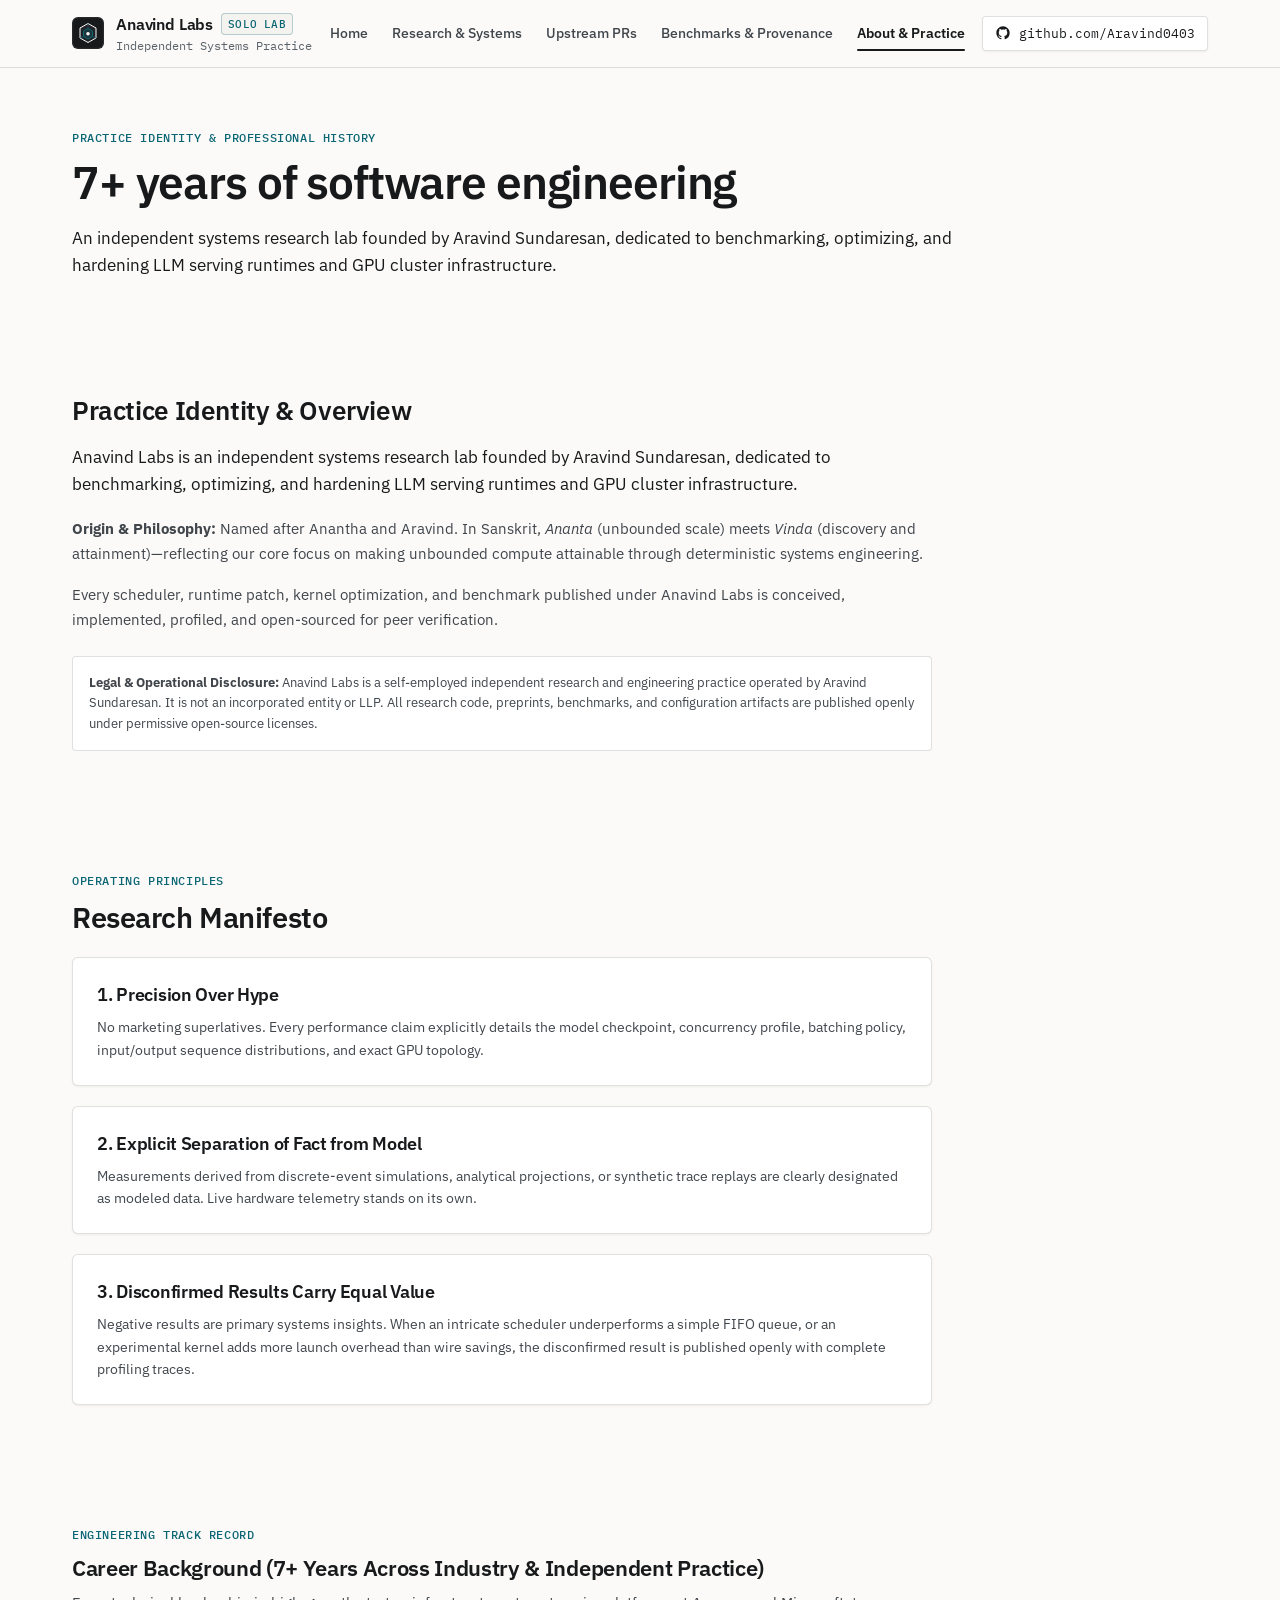
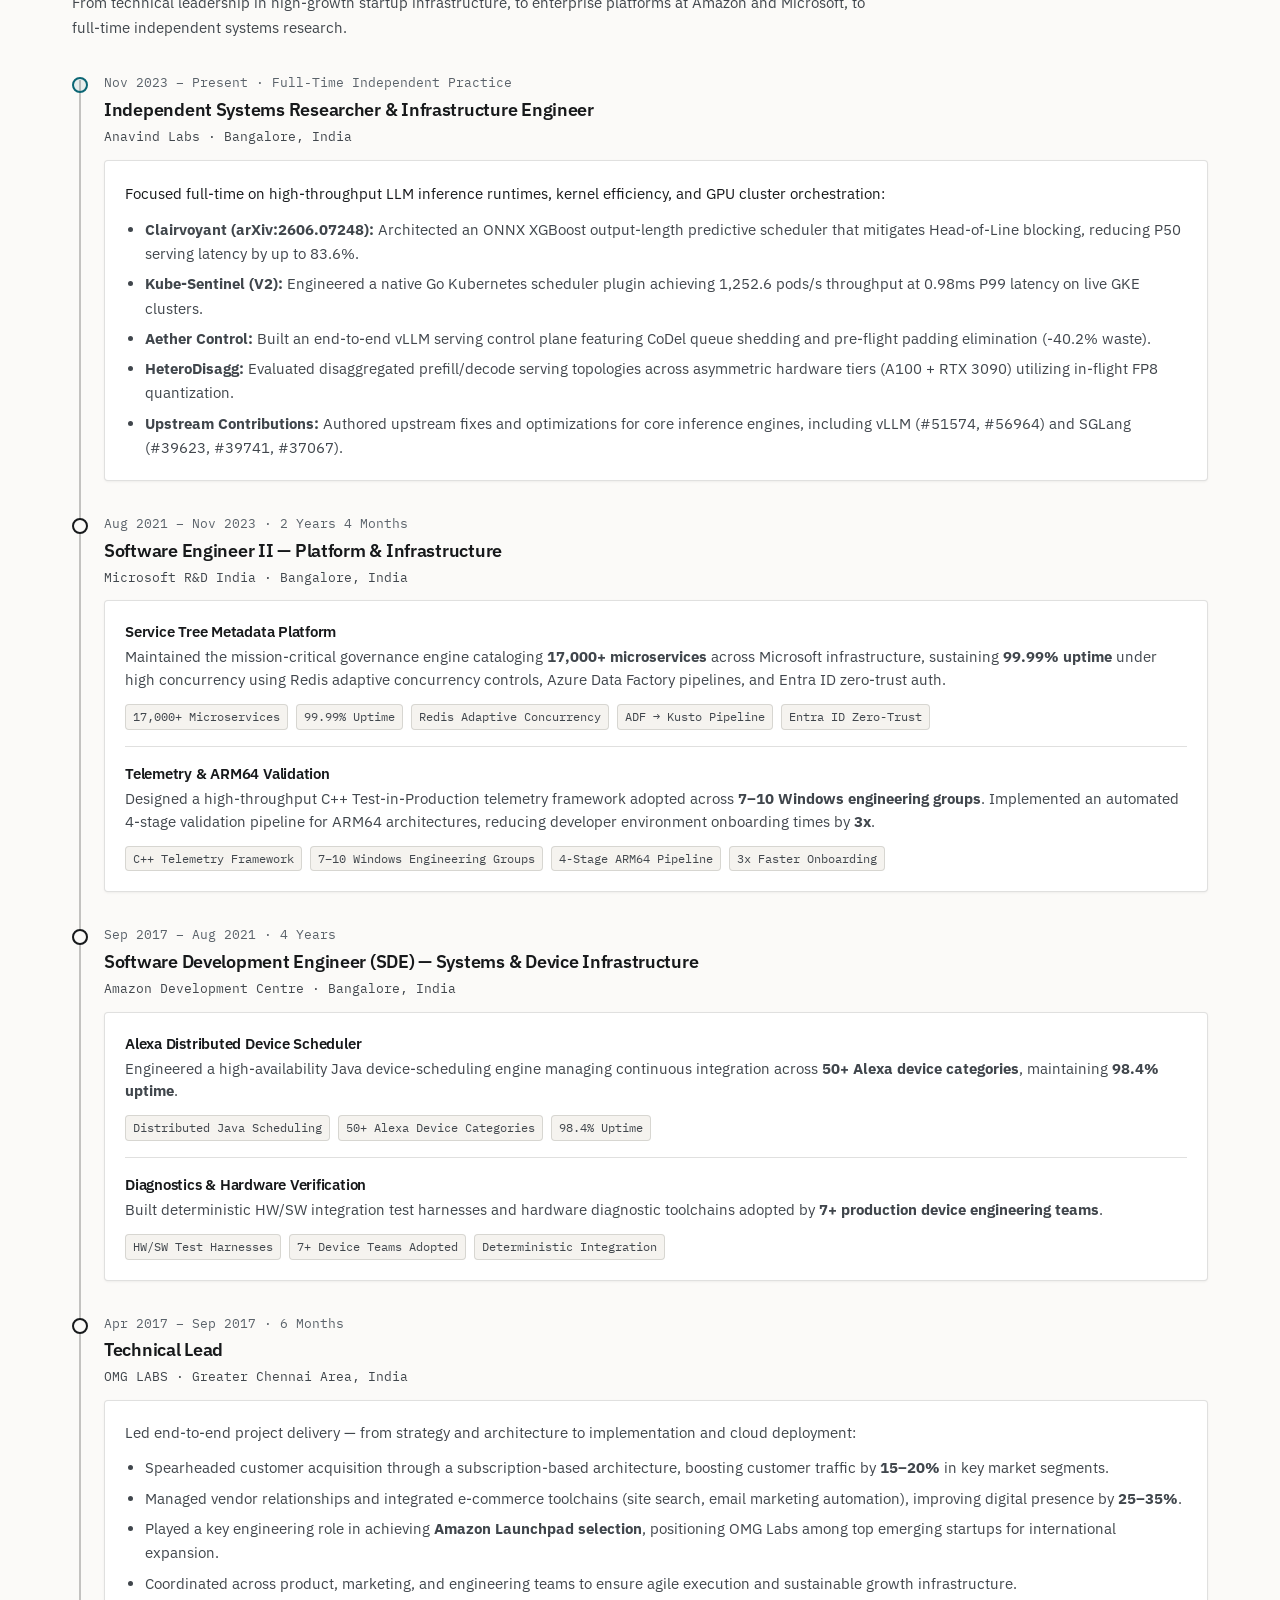
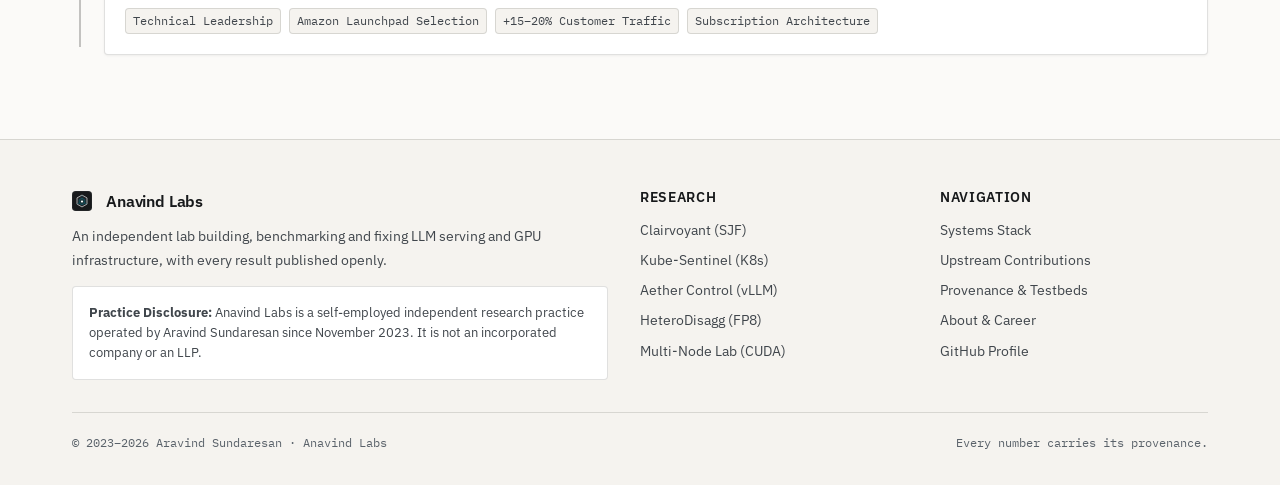
==== about.html @ d106ecfc "feat: initial commit for Anavind Labs research portal" ====
<!DOCTYPE html>
<html lang="en">
<head>
  <meta charset="UTF-8">
  <meta name="viewport" content="width=device-width, initial-scale=1.0">
  <title>About & Career Background — Anavind Labs</title>
  <meta name="description" content="About Anavind Labs, its independent research model, and Aravind Sundaresan's software engineering background across Microsoft, Amazon, OMG Labs, and independent systems research.">
  <link rel="icon" type="image/svg+xml" href="assets/favicon.svg">
  <link rel="stylesheet" href="css/style.css">
</head>
<body>

  <!-- Site Header -->
  <header class="site-header">
    <div class="container header-inner">
      <a href="index.html" class="brand">
        <img src="assets/favicon.svg" alt="Anavind Labs Logo" class="brand-icon">
        <div class="brand-text">
          <span class="brand-title">
            Anavind Labs
            <span class="brand-badge">Solo Lab</span>
          </span>
          <span class="brand-subtitle">Independent Systems Practice</span>
        </div>
      </a>

      <button class="mobile-toggle" aria-label="Toggle Navigation Menu">
        <svg width="24" height="24" viewBox="0 0 24 24" fill="none" stroke="currentColor" stroke-width="2">
          <line x1="3" y1="12" x2="21" y2="12"></line>
          <line x1="3" y1="6" x2="21" y2="6"></line>
          <line x1="3" y1="18" x2="21" y2="18"></line>
        </svg>
      </button>

      <nav class="main-nav">
        <a href="index.html" class="nav-link">Home</a>
        <a href="research.html" class="nav-link">Research & Systems</a>
        <a href="upstream.html" class="nav-link">Upstream PRs</a>
        <a href="benchmarks.html" class="nav-link">Benchmarks & Provenance</a>
        <a href="about.html" class="nav-link active">About & Practice</a>
      </nav>

      <div class="nav-actions">
        <a href="https://github.com/Aravind0403" target="_blank" rel="noopener noreferrer" class="btn-github">
          <svg width="16" height="16" viewBox="0 0 24 24" fill="currentColor"><path fill-rule="evenodd" clip-rule="evenodd" d="M12 2C6.484 2 2 6.484 2 12.017c0 4.425 2.865 8.18 6.839 9.504.5.092.682-.217.682-.483 0-.237-.008-.868-.013-1.703-2.782.605-3.369-1.343-3.369-1.343-.454-1.158-1.11-1.466-1.11-1.466-.908-.62.069-.608.069-.608 1.003.07 1.53 1.032 1.53 1.032.892 1.53 2.341 1.088 2.91.832.092-.647.35-1.088.636-1.338-2.22-.253-4.555-1.113-4.555-4.951 0-1.093.39-1.988 1.029-2.688-.103-.253-.446-1.272.098-2.65 0 0 .84-.27 2.75 1.026A9.564 9.564 0 0112 6.844c.85.004 1.705.115 2.504.337 1.909-1.296 2.747-1.027 2.747-1.027.546 1.379.202 2.398.1 2.651.64.7 1.028 1.595 1.028 2.688 0 3.848-2.339 4.695-4.566 4.943.359.309.678.92.678 1.855 0 1.338-.012 2.419-.012 2.747 0 .268.18.58.688.482A10.019 10.019 0 0022 12.017C22 6.484 17.522 2 12 2z"/></svg>
          github.com/Aravind0403
        </a>
      </div>
    </div>
  </header>

  <!-- Page Header -->
  <main>
    <section style="padding: 60px 0 40px; border-bottom: 1px solid var(--border-subtle);">
      <div class="container">
        <div class="section-eyebrow">Practice Identity & Professional History</div>
        <h1 style="margin-bottom: 16px;">7+ years of software engineering</h1>
        <p class="lead" style="max-width: 880px;">
          An independent systems research lab founded by Aravind Sundaresan, dedicated to benchmarking, optimizing, and hardening LLM serving runtimes and GPU cluster infrastructure.
        </p>
      </div>
    </section>

    <!-- Practice Identity, Origin & Philosophy -->
    <section style="padding: 60px 0; border-bottom: 1px solid var(--border-subtle);">
      <div class="container">
        <div style="max-width: 860px;">
          <h2 style="font-size: 1.6rem; margin-bottom: 16px;">Practice Identity & Overview</h2>

          <p class="lead" style="color: var(--text); margin-bottom: 20px;">
            Anavind Labs is an independent systems research lab founded by Aravind Sundaresan, dedicated to benchmarking, optimizing, and hardening LLM serving runtimes and GPU cluster infrastructure.
          </p>

          <p style="font-size: 15px; line-height: 1.65; margin-bottom: 16px;">
            <strong>Origin & Philosophy:</strong> Named after Anantha and Aravind. In Sanskrit, <em>Ananta</em> (unbounded scale) meets <em>Vinda</em> (discovery and attainment)—reflecting our core focus on making unbounded compute attainable through deterministic systems engineering.
          </p>

          <p style="font-size: 15px; line-height: 1.65; margin-bottom: 24px;">
            Every scheduler, runtime patch, kernel optimization, and benchmark published under Anavind Labs is conceived, implemented, profiled, and open-sourced for peer verification.
          </p>

          <div class="footer-legal-callout" style="margin-top: 24px; background: var(--surface-1);">
            <p>
              <strong>Legal & Operational Disclosure:</strong> Anavind Labs is a self-employed independent research and engineering practice operated by Aravind Sundaresan. It is not an incorporated entity or LLP. All research code, preprints, benchmarks, and configuration artifacts are published openly under permissive open-source licenses.
            </p>
          </div>
        </div>
      </div>
    </section>

    <!-- Operating Principles -->
    <section style="padding: 60px 0; border-bottom: 1px solid var(--border-subtle);">
      <div class="container">
        <div style="max-width: 860px;">
          <div class="section-eyebrow">Operating Principles</div>
          <h2 style="font-size: 1.8rem; margin-bottom: 20px;">Research Manifesto</h2>

          <div style="display:grid; gap:20px; margin-top:16px;">
            <div class="principle-card" style="padding: 24px;">
              <h3 style="font-size:1.15rem; margin-bottom:8px;">1. Precision Over Hype</h3>
              <p style="margin-bottom:0; font-size:14px; line-height:1.6;">
                No marketing superlatives. Every performance claim explicitly details the model checkpoint, concurrency profile, batching policy, input/output sequence distributions, and exact GPU topology.
              </p>
            </div>

            <div class="principle-card" style="padding: 24px;">
              <h3 style="font-size:1.15rem; margin-bottom:8px;">2. Explicit Separation of Fact from Model</h3>
              <p style="margin-bottom:0; font-size:14px; line-height:1.6;">
                Measurements derived from discrete-event simulations, analytical projections, or synthetic trace replays are clearly designated as modeled data. Live hardware telemetry stands on its own.
              </p>
            </div>

            <div class="principle-card" style="padding: 24px;">
              <h3 style="font-size:1.15rem; margin-bottom:8px;">3. Disconfirmed Results Carry Equal Value</h3>
              <p style="margin-bottom:0; font-size:14px; line-height:1.6;">
                Negative results are primary systems insights. When an intricate scheduler underperforms a simple FIFO queue, or an experimental kernel adds more launch overhead than wire savings, the disconfirmed result is published openly with complete profiling traces.
              </p>
            </div>
          </div>
        </div>
      </div>
    </section>

    <!-- Engineering Track Record -->
    <section style="padding: 60px 0;">
      <div class="container">
        <div class="section-header">
          <div class="section-eyebrow">Engineering Track Record</div>
          <h2 class="section-title">Career Background (7+ Years Across Industry & Independent Practice)</h2>
          <p class="section-subtitle">
            From technical leadership in high-growth startup infrastructure, to enterprise platforms at Amazon and Microsoft, to full-time independent systems research.
          </p>
        </div>

        <div class="timeline">

          <!-- Stage 1: Independent Practice -->
          <div class="timeline-item">
            <div class="timeline-dot green"></div>
            <div class="timeline-period">Nov 2023 – Present &middot; Full-Time Independent Practice</div>
            <h3 class="timeline-title">Independent Systems Researcher & Infrastructure Engineer</h3>
            <div class="timeline-subtitle">Anavind Labs &middot; Bangalore, India</div>

            <div class="timeline-details-card">
              <p style="margin-bottom: 12px; font-size: 0.95rem; color: var(--text);">
                Focused full-time on high-throughput LLM inference runtimes, kernel efficiency, and GPU cluster orchestration:
              </p>
              <ul style="padding-left: 20px; color: var(--text-secondary); font-size: 0.92rem; line-height: 1.65;">
                <li style="margin-bottom: 6px;">
                  <strong>Clairvoyant (arXiv:2606.07248):</strong> Architected an ONNX XGBoost output-length predictive scheduler that mitigates Head-of-Line blocking, reducing P50 serving latency by up to 83.6%.
                </li>
                <li style="margin-bottom: 6px;">
                  <strong>Kube-Sentinel (V2):</strong> Engineered a native Go Kubernetes scheduler plugin achieving 1,252.6 pods/s throughput at 0.98ms P99 latency on live GKE clusters.
                </li>
                <li style="margin-bottom: 6px;">
                  <strong>Aether Control:</strong> Built an end-to-end vLLM serving control plane featuring CoDel queue shedding and pre-flight padding elimination (-40.2% waste).
                </li>
                <li style="margin-bottom: 6px;">
                  <strong>HeteroDisagg:</strong> Evaluated disaggregated prefill/decode serving topologies across asymmetric hardware tiers (A100 + RTX 3090) utilizing in-flight FP8 quantization.
                </li>
                <li>
                  <strong>Upstream Contributions:</strong> Authored upstream fixes and optimizations for core inference engines, including vLLM (#51574, #56964) and SGLang (#39623, #39741, #37067).
                </li>
              </ul>
            </div>
          </div>

          <!-- Stage 2: Microsoft R&D India -->
          <div class="timeline-item">
            <div class="timeline-dot"></div>
            <div class="timeline-period">Aug 2021 – Nov 2023 &middot; 2 Years 4 Months</div>
            <h3 class="timeline-title">Software Engineer II &mdash; Platform & Infrastructure</h3>
            <div class="timeline-subtitle">Microsoft R&D India &middot; Bangalore, India</div>

            <div class="timeline-details-card">
              <!-- Project 1 -->
              <div class="timeline-project-block">
                <h4 class="timeline-project-title">
                  <span>Service Tree Metadata Platform</span>
                </h4>
                <p style="font-size: 0.92rem; color: var(--text-secondary); line-height: 1.55; margin-bottom: 8px;">
                  Maintained the mission-critical governance engine cataloging <strong>17,000+ microservices</strong> across Microsoft infrastructure, sustaining <strong>99.99% uptime</strong> under high concurrency using Redis adaptive concurrency controls, Azure Data Factory pipelines, and Entra ID zero-trust auth.
                </p>
                <div class="timeline-project-metrics">
                  <span class="metric-pill">17,000+ Microservices</span>
                  <span class="metric-pill">99.99% Uptime</span>
                  <span class="metric-pill">Redis Adaptive Concurrency</span>
                  <span class="metric-pill">ADF &rarr; Kusto Pipeline</span>
                  <span class="metric-pill">Entra ID Zero-Trust</span>
                </div>
              </div>

              <!-- Project 2 -->
              <div class="timeline-project-block">
                <h4 class="timeline-project-title">
                  <span>Telemetry & ARM64 Validation</span>
                </h4>
                <p style="font-size: 0.92rem; color: var(--text-secondary); line-height: 1.55; margin-bottom: 8px;">
                  Designed a high-throughput C++ Test-in-Production telemetry framework adopted across <strong>7–10 Windows engineering groups</strong>. Implemented an automated 4-stage validation pipeline for ARM64 architectures, reducing developer environment onboarding times by <strong>3x</strong>.
                </p>
                <div class="timeline-project-metrics">
                  <span class="metric-pill">C++ Telemetry Framework</span>
                  <span class="metric-pill">7–10 Windows Engineering Groups</span>
                  <span class="metric-pill">4-Stage ARM64 Pipeline</span>
                  <span class="metric-pill">3x Faster Onboarding</span>
                </div>
              </div>
            </div>
          </div>

          <!-- Stage 3: Amazon Development Centre -->
          <div class="timeline-item">
            <div class="timeline-dot"></div>
            <div class="timeline-period">Sep 2017 – Aug 2021 &middot; 4 Years</div>
            <h3 class="timeline-title">Software Development Engineer (SDE) &mdash; Systems & Device Infrastructure</h3>
            <div class="timeline-subtitle">Amazon Development Centre &middot; Bangalore, India</div>

            <div class="timeline-details-card">
              <div class="timeline-project-block">
                <h4 class="timeline-project-title">
                  <span>Alexa Distributed Device Scheduler</span>
                </h4>
                <p style="font-size: 0.92rem; color: var(--text-secondary); line-height: 1.55; margin-bottom: 8px;">
                  Engineered a high-availability Java device-scheduling engine managing continuous integration across <strong>50+ Alexa device categories</strong>, maintaining <strong>98.4% uptime</strong>.
                </p>
                <div class="timeline-project-metrics">
                  <span class="metric-pill">Distributed Java Scheduling</span>
                  <span class="metric-pill">50+ Alexa Device Categories</span>
                  <span class="metric-pill">98.4% Uptime</span>
                </div>
              </div>

              <div class="timeline-project-block">
                <h4 class="timeline-project-title">
                  <span>Diagnostics & Hardware Verification</span>
                </h4>
                <p style="font-size: 0.92rem; color: var(--text-secondary); line-height: 1.55; margin-bottom: 8px;">
                  Built deterministic HW/SW integration test harnesses and hardware diagnostic toolchains adopted by <strong>7+ production device engineering teams</strong>.
                </p>
                <div class="timeline-project-metrics">
                  <span class="metric-pill">HW/SW Test Harnesses</span>
                  <span class="metric-pill">7+ Device Teams Adopted</span>
                  <span class="metric-pill">Deterministic Integration</span>
                </div>
              </div>
            </div>
          </div>

          <!-- Stage 4: OMG LABS -->
          <div class="timeline-item">
            <div class="timeline-dot"></div>
            <div class="timeline-period">Apr 2017 – Sep 2017 &middot; 6 Months</div>
            <h3 class="timeline-title">Technical Lead</h3>
            <div class="timeline-subtitle">OMG LABS &middot; Greater Chennai Area, India</div>

            <div class="timeline-details-card">
              <p style="margin-bottom: 12px; font-size: 0.92rem; color: var(--text-secondary); line-height: 1.6;">
                Led end-to-end project delivery — from strategy and architecture to implementation and cloud deployment:
              </p>
              <ul style="padding-left: 20px; color: var(--text-secondary); font-size: 0.92rem; line-height: 1.65;">
                <li style="margin-bottom: 6px;">
                  Spearheaded customer acquisition through a subscription-based architecture, boosting customer traffic by <strong>15–20%</strong> in key market segments.
                </li>
                <li style="margin-bottom: 6px;">
                  Managed vendor relationships and integrated e-commerce toolchains (site search, email marketing automation), improving digital presence by <strong>25–35%</strong>.
                </li>
                <li style="margin-bottom: 6px;">
                  Played a key engineering role in achieving <strong>Amazon Launchpad selection</strong>, positioning OMG Labs among top emerging startups for international expansion.
                </li>
                <li>
                  Coordinated across product, marketing, and engineering teams to ensure agile execution and sustainable growth infrastructure.
                </li>
              </ul>
              <div class="timeline-project-metrics">
                <span class="metric-pill">Technical Leadership</span>
                <span class="metric-pill">Amazon Launchpad Selection</span>
                <span class="metric-pill">+15–20% Customer Traffic</span>
                <span class="metric-pill">Subscription Architecture</span>
              </div>
            </div>
          </div>

        </div>
      </div>
    </section>
  </main>

  <!-- Site Footer -->
  <footer class="site-footer">
    <div class="container">
      <div class="footer-inner">
        <div>
          <div class="brand-title" style="margin-bottom: 10px;">
            <img src="assets/favicon.svg" alt="" width="20" height="20" style="display:inline-block; vertical-align:middle; margin-right:6px;">
            Anavind Labs
          </div>
          <p style="font-size: 0.9rem; max-width: 480px; margin-bottom: 14px;">
            An independent lab building, benchmarking and fixing LLM serving and GPU infrastructure, with every result published openly.
          </p>
          <div class="footer-legal-callout">
            <p>
              <strong>Practice Disclosure:</strong> Anavind Labs is a self-employed independent research practice operated by Aravind Sundaresan since November 2023. It is not an incorporated company or an LLP.
            </p>
          </div>
        </div>

        <div class="footer-links-col">
          <h4>Research</h4>
          <ul class="footer-links-list">
            <li><a href="research.html#clairvoyant">Clairvoyant (SJF)</a></li>
            <li><a href="research.html#kube-sentinel">Kube-Sentinel (K8s)</a></li>
            <li><a href="research.html#aether-control">Aether Control (vLLM)</a></li>
            <li><a href="research.html#heterodisagg">HeteroDisagg (FP8)</a></li>
            <li><a href="research.html#multi-node-lab">Multi-Node Lab (CUDA)</a></li>
          </ul>
        </div>

        <div class="footer-links-col">
          <h4>Navigation</h4>
          <ul class="footer-links-list">
            <li><a href="index.html">Systems Stack</a></li>
            <li><a href="upstream.html">Upstream Contributions</a></li>
            <li><a href="benchmarks.html">Provenance & Testbeds</a></li>
            <li><a href="about.html">About & Career</a></li>
            <li><a href="https://github.com/Aravind0403" target="_blank" rel="noopener noreferrer">GitHub Profile</a></li>
          </ul>
        </div>
      </div>

      <div class="footer-bottom">
        <span>&copy; 2023–2026 Aravind Sundaresan &middot; Anavind Labs</span>
        <span>Every number carries its provenance.</span>
      </div>
    </div>
  </footer>

  <script src="js/main.js"></script>
</body>
</html>
---- css/style.css ----
/* ==========================================================================
   ANAVIND LABS — Academic Systems Research Design System
   Archival Warm Paper & Engineering Precision (IBM Plex)
   ========================================================================== */

@import url('https://fonts.googleapis.com/css2?family=IBM+Plex+Mono:ital,wght@0,400;0,500;0,600;1,400&family=IBM+Plex+Sans:ital,wght@0,400;0,500;0,600;0,700;1,400&display=swap');

:root {
  /* SURFACE TOKENS */
  --bg: #fbfaf8;
  --surface-1: #ffffff;
  --surface-2: #f5f3ef;
  --border: rgba(20, 18, 15, 0.13);
  --border-strong: rgba(20, 18, 15, 0.24);

  /* INK TOKENS */
  --text: #17191b;
  --text-secondary: #40464c;
  --text-muted: #5a626a;
  --text-faint: #6a737d;

  /* STATUS / PROVENANCE TOKENS */
  --measured: #0b6674;
  --measured-bg: rgba(11, 102, 116, 0.08);
  --measured-border: rgba(11, 102, 116, 0.28);

  --modeled: #8c5e0a;
  --modeled-bg: rgba(140, 94, 10, 0.08);
  --modeled-border: rgba(140, 94, 10, 0.28);

  --negative: #a83a2c;
  --negative-bg: rgba(168, 58, 44, 0.07);
  --negative-border: rgba(168, 58, 44, 0.26);

  --pr-merged: #2c6e45;
  --pr-merged-bg: rgba(44, 110, 69, 0.08);
  --pr-merged-border: rgba(44, 110, 69, 0.28);

  /* TYPOGRAPHY & GRID */
  --font-sans: 'IBM Plex Sans', -apple-system, BlinkMacSystemFont, 'Segoe UI', Roboto, sans-serif;
  --font-mono: 'IBM Plex Mono', Menlo, Consolas, Monaco, monospace;

  --container-width: 1200px;
  --gutter: 32px;
  --header-height: 68px;

  /* RHYTHM / SPACING (4pt base, 8pt rhythm) */
  --space-1: 4px;
  --space-2: 8px;
  --space-3: 12px;
  --space-4: 16px;
  --space-5: 20px;
  --space-6: 24px;
  --space-8: 32px;
  --space-10: 40px;
  --space-12: 48px;
  --space-16: 64px;
  --space-20: 80px;

  --radius-sm: 4px;
  --radius-md: 6px;
  --radius-lg: 8px;

  --shadow-subtle: 0 1px 3px rgba(20, 18, 15, 0.04), 0 1px 2px rgba(20, 18, 15, 0.02);
  --shadow-card: 0 2px 6px rgba(20, 18, 15, 0.05), 0 1px 3px rgba(20, 18, 15, 0.03);
}

/* Base & Reset */
*, *::before, *::after {
  box-sizing: border-box;
  margin: 0;
  padding: 0;
}

html {
  font-size: 16px;
  scroll-behavior: smooth;
  -webkit-font-smoothing: antialiased;
  -moz-osx-font-smoothing: grayscale;
}

body {
  background-color: var(--bg);
  color: var(--text);
  font-family: var(--font-sans);
  font-size: 14.5px;
  line-height: 1.65;
  min-height: 100vh;
  display: flex;
  flex-direction: column;
}

a {
  color: inherit;
  text-decoration: none;
  transition: color 0.15s ease, border-color 0.15s ease;
}

img, svg {
  display: block;
}

/* Container & Grid */
.container {
  width: 100%;
  max-width: var(--container-width);
  margin-left: auto;
  margin-right: auto;
  padding-left: var(--gutter);
  padding-right: var(--gutter);
}

/* Typography Hierarchy (IBM Plex Sans) */
h1, h2, h3, h4, h5, h6 {
  font-family: var(--font-sans);
  color: var(--text);
  font-weight: 600;
  letter-spacing: -0.015em;
  line-height: 1.25;
}

h1 {
  font-size: 46px;
  line-height: 1.16;
  letter-spacing: -0.025em;
  font-weight: 600;
}

h2 {
  font-size: 22px;
  line-height: 1.35;
  letter-spacing: -0.015em;
  font-weight: 600;
  margin-bottom: var(--space-4);
}

h3 {
  font-size: 17px;
  line-height: 1.4;
  font-weight: 600;
  margin-bottom: var(--space-2);
}

h4 {
  font-size: 15px;
  line-height: 1.4;
  font-weight: 600;
}

p {
  color: var(--text-secondary);
  font-size: 14.5px;
  line-height: 1.65;
  margin-bottom: var(--space-4);
}

p.lead {
  font-size: 16.5px;
  line-height: 1.6;
  color: var(--text);
  font-weight: 400;
}

code, pre, .mono {
  font-family: var(--font-mono);
  font-size: 13px;
}

/* Site Header / Navbar */
.site-header {
  position: sticky;
  top: 0;
  z-index: 100;
  background-color: rgba(251, 250, 248, 0.94);
  backdrop-filter: blur(12px);
  -webkit-backdrop-filter: blur(12px);
  border-bottom: 1px solid var(--border);
  height: var(--header-height);
  display: flex;
  align-items: center;
}

.header-inner {
  display: flex;
  align-items: center;
  justify-content: space-between;
}

.brand {
  display: flex;
  align-items: center;
  gap: var(--space-3);
}

.brand-icon {
  width: 32px;
  height: 32px;
}

.brand-text {
  display: flex;
  flex-direction: column;
}

.brand-title {
  font-family: var(--font-sans);
  font-size: 16px;
  font-weight: 600;
  color: var(--text);
  display: flex;
  align-items: center;
  gap: var(--space-2);
  letter-spacing: -0.01em;
}

.brand-badge {
  font-family: var(--font-mono);
  font-size: 11px;
  font-weight: 500;
  padding: 1px 6px;
  background: var(--surface-2);
  color: var(--measured);
  border: 1px solid var(--measured-border);
  border-radius: var(--radius-sm);
  letter-spacing: 0.02em;
  text-transform: uppercase;
}

.brand-subtitle {
  font-family: var(--font-mono);
  font-size: 11.5px;
  color: var(--text-muted);
}

.main-nav {
  display: flex;
  align-items: center;
  gap: var(--space-6);
}

.nav-link {
  font-size: 14px;
  font-weight: 500;
  color: var(--text-secondary);
  position: relative;
  padding: 4px 0;
}

.nav-link:hover {
  color: var(--text);
}

.nav-link.active {
  color: var(--text);
  font-weight: 600;
}

.nav-link.active::after {
  content: '';
  position: absolute;
  bottom: -2px;
  left: 0;
  right: 0;
  height: 2px;
  background-color: var(--text);
  border-radius: 1px;
}

.nav-actions {
  display: flex;
  align-items: center;
  gap: var(--space-3);
}

.btn-github {
  display: inline-flex;
  align-items: center;
  gap: var(--space-2);
  padding: 6px 12px;
  background-color: var(--surface-1);
  border: 1px solid var(--border);
  border-radius: var(--radius-sm);
  font-family: var(--font-mono);
  font-size: 12.5px;
  color: var(--text);
  box-shadow: var(--shadow-subtle);
  transition: all 0.15s ease;
}

.btn-github:hover {
  border-color: var(--border-strong);
  background-color: var(--surface-2);
}

.mobile-toggle {
  display: none;
  background: none;
  border: none;
  color: var(--text);
  cursor: pointer;
  padding: var(--space-2);
}

/* Status & Provenance Badges (Ink Stamp Aesthetic) */
.badge {
  display: inline-flex;
  align-items: center;
  gap: 4px;
  padding: 2px 8px;
  border-radius: var(--radius-sm);
  font-family: var(--font-mono);
  font-size: 11.5px;
  font-weight: 500;
  letter-spacing: 0.02em;
  text-transform: uppercase;
  white-space: nowrap;
}

.badge-measured {
  background: var(--measured-bg);
  color: var(--measured);
  border: 1px solid var(--measured-border);
}

.badge-modeled {
  background: var(--modeled-bg);
  color: var(--modeled);
  border: 1px solid var(--modeled-border);
}

.badge-negative {
  background: var(--negative-bg);
  color: var(--negative);
  border: 1px solid var(--negative-border);
}

.badge-upstream {
  background: rgba(11, 102, 116, 0.06);
  color: var(--measured);
  border: 1px solid var(--measured-border);
}

.badge-study {
  background: var(--surface-2);
  color: var(--text-secondary);
  border: 1px solid var(--border-strong);
}

.badge-neutral {
  background: var(--surface-2);
  color: var(--text-muted);
  border: 1px solid var(--border);
}

/* Hero Section */
.hero {
  padding: var(--space-16) 0 var(--space-12);
  border-bottom: 1px solid var(--border);
}

.hero-tagline-wrap {
  display: flex;
  align-items: center;
  gap: var(--space-3);
  margin-bottom: var(--space-4);
}

.hero-status-pill {
  display: inline-flex;
  align-items: center;
  gap: var(--space-2);
  background: var(--surface-2);
  border: 1px solid var(--border);
  border-radius: var(--radius-sm);
  padding: 4px 10px;
  font-family: var(--font-mono);
  font-size: 12px;
  color: var(--text-secondary);
}

.status-dot {
  width: 6px;
  height: 6px;
  background-color: var(--measured);
  border-radius: 50%;
}

.hero-headline {
  max-width: 980px;
  margin-bottom: var(--space-5);
}

.hero-headline span.accent {
  color: var(--text);
  border-bottom: 2px solid var(--border-strong);
}

.hero-one-liner {
  font-size: 17px;
  line-height: 1.55;
  color: var(--text);
  max-width: 880px;
  margin-bottom: var(--space-6);
  font-weight: 500;
  border-left: 3px solid var(--measured);
  padding-left: var(--space-4);
}

.hero-principles-strip {
  display: grid;
  grid-template-columns: repeat(auto-fit, minmax(280px, 1fr));
  gap: var(--space-4);
  margin-top: var(--space-8);
}

.principle-card {
  background: var(--surface-1);
  border: 1px solid var(--border);
  border-radius: var(--radius-md);
  padding: var(--space-5);
  box-shadow: var(--shadow-subtle);
  transition: border-color 0.15s ease, transform 0.15s ease;
}

.principle-card:hover {
  border-color: var(--border-strong);
  transform: translateY(-1px);
}

.principle-header {
  display: flex;
  align-items: center;
  gap: var(--space-2);
  margin-bottom: var(--space-2);
}

.principle-title {
  font-family: var(--font-sans);
  font-size: 15px;
  font-weight: 600;
  color: var(--text);
}

.principle-desc {
  font-size: 13.5px;
  color: var(--text-secondary);
  line-height: 1.55;
  margin-bottom: 0;
}

/* 7-Layer Systems Stack Visualizer */
.section-systems-stack {
  padding: var(--space-16) 0;
  border-bottom: 1px solid var(--border);
  background: var(--bg);
}

.section-header {
  margin-bottom: var(--space-8);
}

.section-eyebrow {
  font-family: var(--font-mono);
  font-size: 12px;
  font-weight: 500;
  color: var(--measured);
  letter-spacing: 0.05em;
  text-transform: uppercase;
  margin-bottom: var(--space-2);
}

.section-title {
  font-size: 22px;
  margin-bottom: var(--space-2);
}

.section-subtitle {
  max-width: 800px;
  font-size: 15px;
  color: var(--text-secondary);
}

.stack-container {
  display: grid;
  grid-template-columns: 1fr;
  gap: var(--space-2);
}

.stack-layer-row {
  background: var(--surface-1);
  border: 1px solid var(--border);
  border-radius: var(--radius-md);
  padding: var(--space-4) var(--space-5);
  display: grid;
  grid-template-columns: 56px 220px 1fr 220px;
  align-items: center;
  gap: var(--space-5);
  transition: all 0.15s ease;
  cursor: pointer;
  box-shadow: var(--shadow-subtle);
  position: relative;
}

.stack-layer-row::before {
  content: '';
  position: absolute;
  left: 0;
  top: 0;
  bottom: 0;
  width: 3px;
  background-color: transparent;
  transition: background-color 0.15s ease;
}

.stack-layer-row:hover {
  border-color: var(--border-strong);
  background-color: var(--surface-2);
}

.stack-layer-row:hover::before,
.stack-layer-row.active::before {
  background-color: var(--measured);
}

.layer-index {
  font-family: var(--font-mono);
  font-size: 12.5px;
  font-weight: 600;
  color: var(--measured);
  background: var(--measured-bg);
  padding: 3px 6px;
  border-radius: var(--radius-sm);
  text-align: center;
}

.layer-title-wrap {
  display: flex;
  flex-direction: column;
}

.layer-name {
  font-family: var(--font-sans);
  font-size: 15px;
  font-weight: 600;
  color: var(--text);
}

.layer-scope {
  font-family: var(--font-mono);
  font-size: 11.5px;
  color: var(--text-muted);
}

.layer-desc {
  font-size: 13.5px;
  color: var(--text-secondary);
  line-height: 1.5;
  margin-bottom: 0;
}

.layer-project-tag {
  display: flex;
  flex-direction: column;
  align-items: flex-end;
  gap: var(--space-1);
}

.project-name-link {
  font-family: var(--font-mono);
  font-size: 12.5px;
  font-weight: 500;
  color: var(--text);
  display: inline-flex;
  align-items: center;
  gap: 4px;
}

.project-name-link:hover {
  color: var(--measured);
  text-decoration: underline;
}

/* Flagship Disclosures Grid */
.section-disclosures {
  padding: var(--space-16) 0;
  border-bottom: 1px solid var(--border);
}

.cards-grid {
  display: grid;
  grid-template-columns: repeat(auto-fit, minmax(340px, 1fr));
  gap: var(--space-6);
}

.dossier-card {
  background: var(--surface-1);
  border: 1px solid var(--border);
  border-radius: var(--radius-md);
  padding: var(--space-6);
  display: flex;
  flex-direction: column;
  justify-content: space-between;
  box-shadow: var(--shadow-card);
  transition: all 0.2s ease;
}

.dossier-card:hover {
  border-color: var(--border-strong);
}

.card-top {
  margin-bottom: var(--space-5);
}

.card-meta-bar {
  display: flex;
  align-items: center;
  justify-content: space-between;
  margin-bottom: var(--space-3);
  flex-wrap: wrap;
  gap: var(--space-2);
}

.card-hardware-tag {
  font-family: var(--font-mono);
  font-size: 11.5px;
  color: var(--text-muted);
  background: var(--surface-2);
  padding: 2px 7px;
  border-radius: var(--radius-sm);
  border: 1px solid var(--border);
}

.card-title {
  font-size: 18px;
  margin-bottom: var(--space-2);
  color: var(--text);
  font-weight: 600;
}

.card-mechanism {
  font-size: 14px;
  color: var(--text-secondary);
  line-height: 1.6;
  margin-bottom: var(--space-4);
}

/* Metric Highlight Box inside Card */
.metric-box {
  background: var(--surface-2);
  border: 1px solid var(--border);
  border-radius: var(--radius-sm);
  padding: var(--space-4);
  margin-bottom: var(--space-4);
}

.metric-header {
  display: flex;
  align-items: center;
  justify-content: space-between;
  margin-bottom: var(--space-2);
}

.metric-row {
  display: flex;
  align-items: baseline;
  justify-content: space-between;
  padding: 4px 0;
  border-bottom: 1px dashed var(--border);
}

.metric-row:last-child {
  border-bottom: none;
  padding-bottom: 0;
}

.metric-label {
  font-family: var(--font-mono);
  font-size: 12.5px;
  color: var(--text-secondary);
}

.metric-value {
  font-family: var(--font-mono);
  font-size: 13.5px;
  font-weight: 600;
  color: var(--measured);
}

.metric-value.amber {
  color: var(--modeled);
}

/* Negative Result Callout */
.negative-callout {
  background: var(--negative-bg);
  border: 1px solid var(--negative-border);
  border-radius: var(--radius-sm);
  padding: var(--space-3) var(--space-4);
  margin-top: var(--space-3);
  margin-bottom: var(--space-4);
}

.negative-callout-header {
  display: flex;
  align-items: center;
  gap: 6px;
  font-family: var(--font-mono);
  font-size: 11.5px;
  font-weight: 600;
  color: var(--negative);
  text-transform: uppercase;
  margin-bottom: 4px;
}

.negative-callout-text {
  font-size: 13.5px;
  color: var(--text);
  line-height: 1.5;
  margin-bottom: 0;
}

.card-footer-actions {
  display: flex;
  align-items: center;
  gap: var(--space-4);
  padding-top: var(--space-4);
  border-top: 1px solid var(--border);
  margin-top: auto;
}

.action-link {
  font-family: var(--font-mono);
  font-size: 12.5px;
  color: var(--text);
  font-weight: 500;
  display: inline-flex;
  align-items: center;
  gap: 5px;
}

.action-link:hover {
  color: var(--measured);
  text-decoration: underline;
}

/* Scientific Benchmark Tables */
.table-container {
  width: 100%;
  overflow-x: auto;
  margin: var(--space-5) 0 var(--space-6);
  border: 1px solid var(--border);
  border-radius: var(--radius-sm);
  background: var(--surface-1);
  box-shadow: var(--shadow-subtle);
}

.data-table {
  width: 100%;
  border-collapse: collapse;
  font-size: 13.5px;
  text-align: left;
}

.data-table th {
  background: var(--surface-2);
  font-family: var(--font-mono);
  font-size: 11.5px;
  font-weight: 600;
  text-transform: uppercase;
  letter-spacing: 0.04em;
  color: var(--text-muted);
  padding: var(--space-3) var(--space-4);
  border-bottom: 1px solid var(--border);
}

.data-table td {
  padding: var(--space-3) var(--space-4);
  border-bottom: 1px solid var(--border);
  color: var(--text-secondary);
}

.data-table tr:last-child td {
  border-bottom: none;
}

.data-table tr:hover td {
  background: var(--surface-2);
}

.data-table td.num {
  font-family: var(--font-mono);
  color: var(--text);
  font-weight: 500;
}

.data-table td.highlight {
  color: var(--measured);
  font-weight: 600;
}

/* Upstream PR Table / Cards */
.pr-grid {
  display: grid;
  grid-template-columns: 1fr;
  gap: var(--space-3);
}

.pr-row-card {
  background: var(--surface-1);
  border: 1px solid var(--border);
  border-radius: var(--radius-sm);
  padding: var(--space-5);
  display: grid;
  grid-template-columns: 140px 1fr 180px;
  gap: var(--space-5);
  align-items: start;
  box-shadow: var(--shadow-subtle);
  transition: border-color 0.15s ease;
}

.pr-row-card:hover {
  border-color: var(--border-strong);
}

.pr-target-col {
  display: flex;
  flex-direction: column;
  gap: var(--space-1);
}

.pr-repo-tag {
  font-family: var(--font-mono);
  font-size: 13.5px;
  font-weight: 600;
  color: var(--text);
}

.pr-id-link {
  font-family: var(--font-mono);
  font-size: 12.5px;
  color: var(--measured);
}

.pr-id-link:hover {
  text-decoration: underline;
}

.pr-content-col h4 {
  font-size: 15px;
  margin-bottom: var(--space-1);
}

.pr-desc {
  font-size: 14px;
  color: var(--text-secondary);
  line-height: 1.55;
  margin-bottom: var(--space-2);
}

.pr-hygiene-note {
  font-family: var(--font-mono);
  font-size: 12.5px;
  color: var(--text);
  background: var(--surface-2);
  padding: var(--space-2) var(--space-3);
  border-radius: var(--radius-sm);
  border-left: 2px solid var(--border-strong);
  margin-bottom: 0;
}

.pr-status-col {
  display: flex;
  flex-direction: column;
  align-items: flex-end;
  gap: var(--space-2);
}

/* Career Timeline (About Page) */
.timeline {
  position: relative;
  padding-left: var(--space-8);
  margin: var(--space-6) 0;
}

.timeline::before {
  content: '';
  position: absolute;
  left: 7px;
  top: 8px;
  bottom: 8px;
  width: 2px;
  background: var(--border-strong);
}

.timeline-item {
  position: relative;
  margin-bottom: var(--space-8);
}

.timeline-item:last-child {
  margin-bottom: 0;
}

.timeline-dot {
  position: absolute;
  left: -32px;
  top: 5px;
  width: 16px;
  height: 16px;
  border-radius: 50%;
  background: var(--bg);
  border: 2px solid var(--text);
}

.timeline-dot.green {
  border-color: var(--measured);
  background: var(--measured-bg);
}

.timeline-period {
  font-family: var(--font-mono);
  font-size: 12.5px;
  color: var(--text-muted);
  margin-bottom: var(--space-1);
}

.timeline-title {
  font-size: 18px;
  margin-bottom: var(--space-1);
}

.timeline-subtitle {
  font-family: var(--font-mono);
  font-size: 13px;
  color: var(--text-secondary);
  margin-bottom: var(--space-3);
}

.timeline-details-card {
  background: var(--surface-1);
  border: 1px solid var(--border);
  border-radius: var(--radius-sm);
  padding: var(--space-5);
  margin-top: var(--space-3);
  box-shadow: var(--shadow-subtle);
}

.timeline-project-block {
  margin-bottom: var(--space-4);
  padding-bottom: var(--space-4);
  border-bottom: 1px solid var(--border);
}

.timeline-project-block:last-child {
  margin-bottom: 0;
  padding-bottom: 0;
  border-bottom: none;
}

.timeline-project-title {
  font-family: var(--font-sans);
  font-size: 15px;
  color: var(--text);
  margin-bottom: var(--space-1);
  display: flex;
  align-items: center;
  gap: var(--space-2);
}

.timeline-project-metrics {
  display: flex;
  flex-wrap: wrap;
  gap: var(--space-2);
  margin-top: var(--space-3);
}

.metric-pill {
  font-family: var(--font-mono);
  font-size: 12px;
  padding: 2px 7px;
  background: var(--surface-2);
  border: 1px solid var(--border);
  border-radius: var(--radius-sm);
  color: var(--text-secondary);
}

/* Filter Bar (Research & Upstream) */
.filter-bar {
  display: flex;
  align-items: center;
  gap: var(--space-2);
  margin-bottom: var(--space-6);
  overflow-x: auto;
  padding-bottom: var(--space-1);
}

.filter-btn {
  background: var(--surface-1);
  border: 1px solid var(--border);
  color: var(--text-secondary);
  padding: 6px 12px;
  border-radius: var(--radius-sm);
  font-family: var(--font-mono);
  font-size: 12.5px;
  cursor: pointer;
  white-space: nowrap;
  transition: all 0.15s ease;
}

.filter-btn:hover {
  background: var(--surface-2);
  color: var(--text);
}

.filter-btn.active {
  background: var(--surface-2);
  border-color: var(--border-strong);
  color: var(--text);
  font-weight: 600;
}

/* Footer */
.site-footer {
  margin-top: auto;
  background: var(--surface-2);
  border-top: 1px solid var(--border);
  padding: var(--space-12) 0 var(--space-8);
  font-size: 13.5px;
  color: var(--text-muted);
}

.footer-inner {
  display: grid;
  grid-template-columns: 2fr 1fr 1fr;
  gap: var(--space-8);
  margin-bottom: var(--space-8);
}

.footer-legal-callout {
  background: var(--surface-1);
  border: 1px solid var(--border);
  border-radius: var(--radius-sm);
  padding: var(--space-4);
  margin-top: var(--space-3);
}

.footer-legal-callout p {
  font-size: 13px;
  line-height: 1.55;
  color: var(--text-secondary);
  margin-bottom: 0;
}

.footer-links-col h4 {
  font-size: 13.5px;
  margin-bottom: var(--space-3);
  color: var(--text);
  text-transform: uppercase;
  letter-spacing: 0.05em;
}

.footer-links-list {
  list-style: none;
}

.footer-links-list li {
  margin-bottom: var(--space-2);
}

.footer-links-list a {
  color: var(--text-secondary);
  font-size: 13.5px;
}

.footer-links-list a:hover {
  color: var(--text);
}

.footer-bottom {
  display: flex;
  align-items: center;
  justify-content: space-between;
  padding-top: var(--space-5);
  border-top: 1px solid var(--border);
  font-family: var(--font-mono);
  font-size: 12px;
}

/* Responsive Queries */
@media (max-width: 1024px) {
  .stack-layer-row {
    grid-template-columns: 56px 190px 1fr;
  }
  .stack-layer-row .layer-project-tag {
    grid-column: 2 / 4;
    align-items: flex-start;
    margin-top: var(--space-2);
  }
  .pr-row-card {
    grid-template-columns: 1fr;
  }
  .pr-status-col {
    align-items: flex-start;
  }
  .footer-inner {
    grid-template-columns: 1fr;
  }
}

@media (max-width: 768px) {
  h1 {
    font-size: 34px;
  }
  .main-nav, .nav-actions {
    display: none;
  }
  .mobile-toggle {
    display: block;
  }
  .mobile-nav-active .main-nav {
    display: flex;
    flex-direction: column;
    position: absolute;
    top: var(--header-height);
    left: 0;
    right: 0;
    background: var(--surface-1);
    border-bottom: 1px solid var(--border-strong);
    padding: var(--space-5);
    gap: var(--space-3);
    box-shadow: var(--shadow-card);
  }
  .mobile-nav-active .nav-actions {
    display: flex;
    position: absolute;
    top: calc(var(--header-height) + 190px);
    left: var(--space-5);
    right: var(--space-5);
  }
  .stack-layer-row {
    grid-template-columns: 1fr;
    gap: var(--space-2);
  }
  .cards-grid {
    grid-template-columns: 1fr;
  }
  .footer-bottom {
    flex-direction: column;
    gap: var(--space-3);
    align-items: flex-start;
  }
}
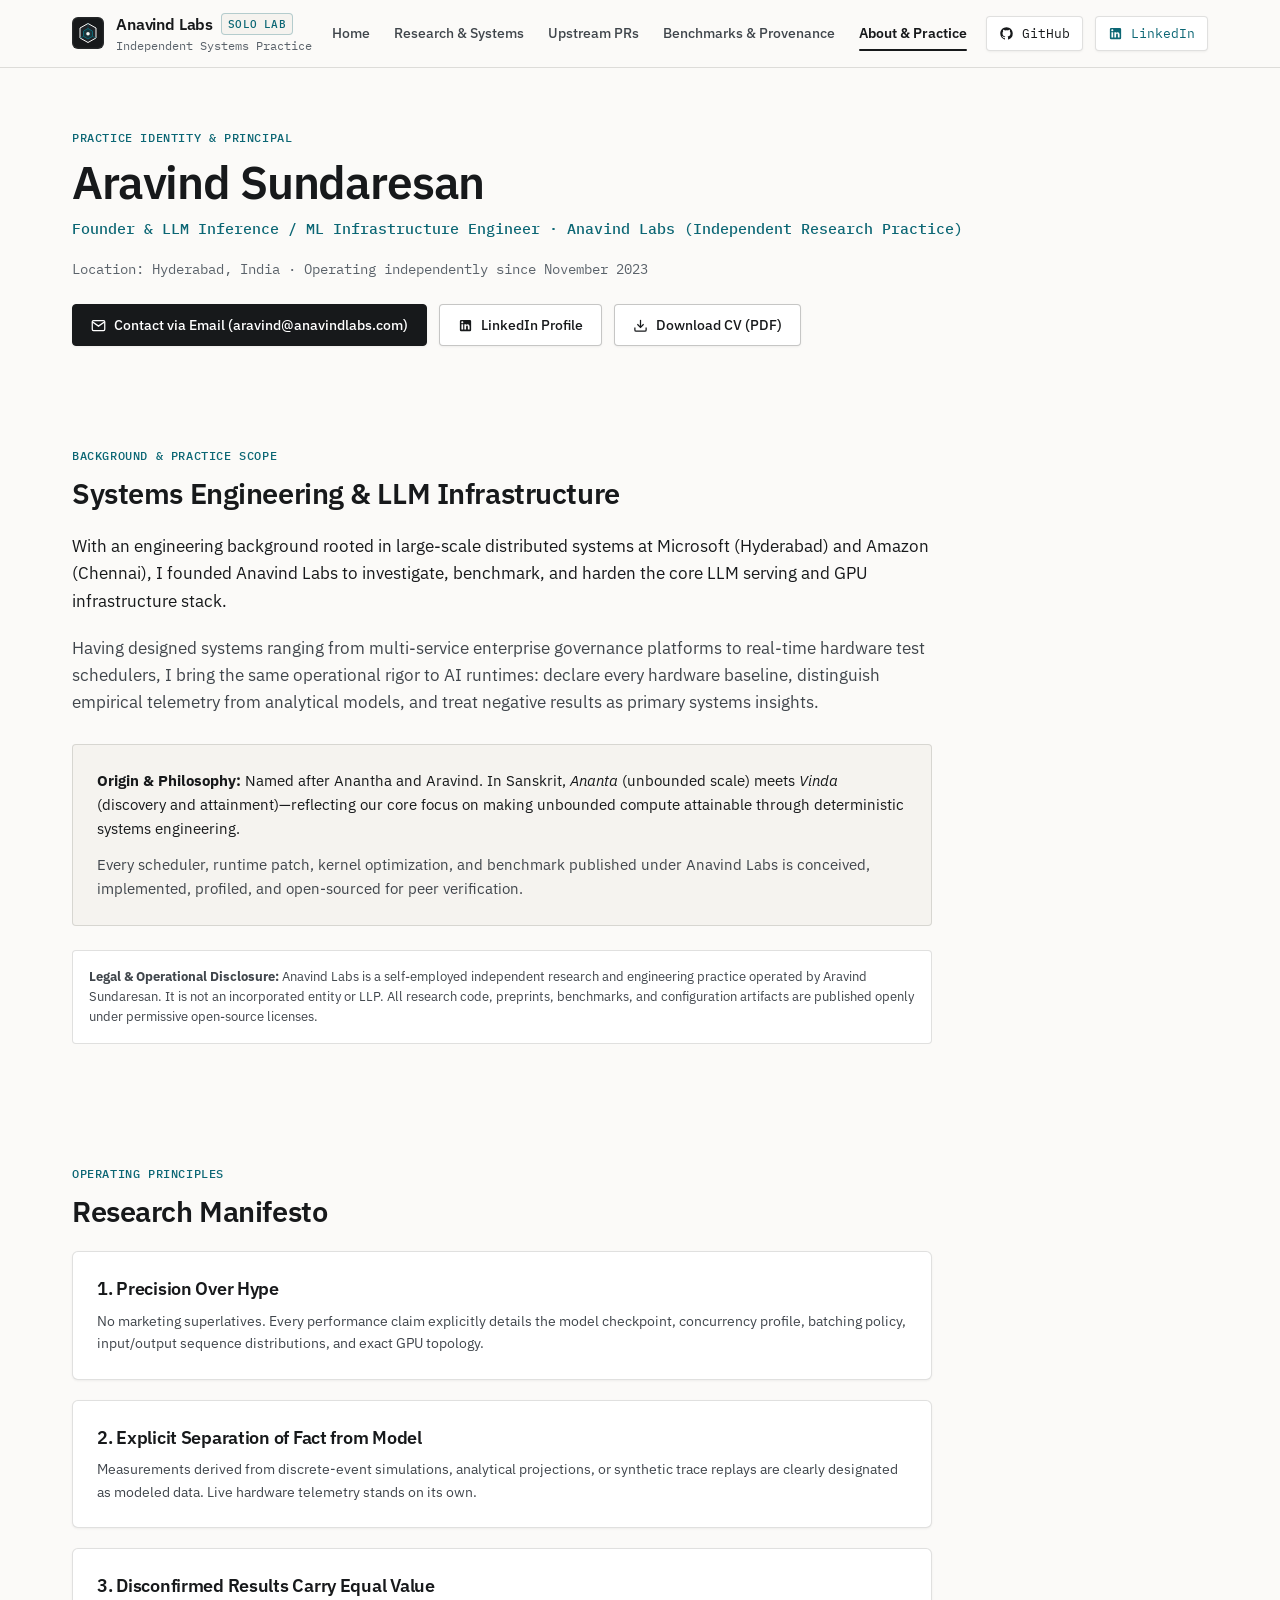
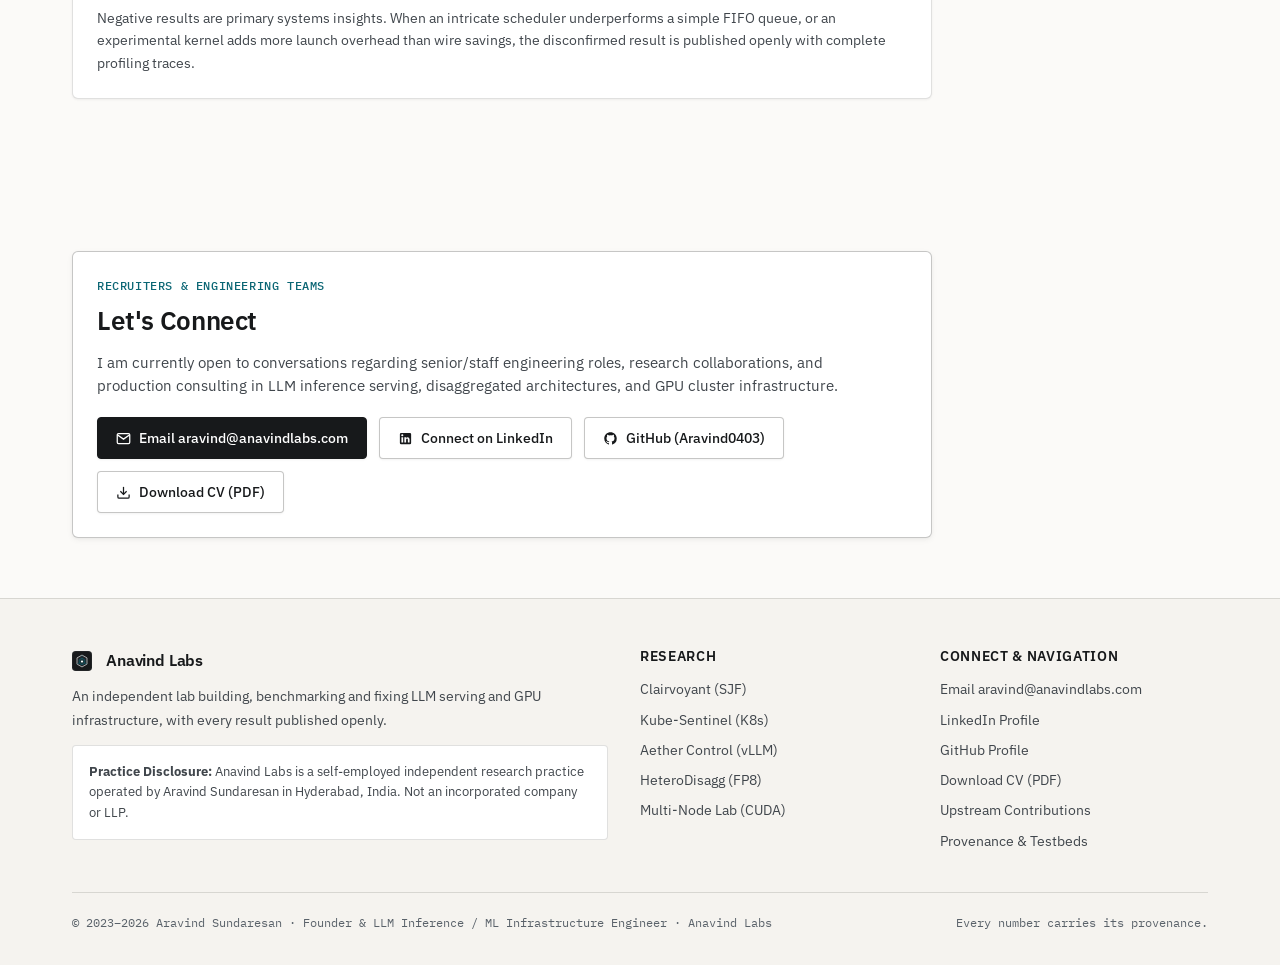
==== commit 5ff23ccf: "feat: site-wide title update, recruiter CTAs, direct PR links, arXiv badges, trimmed about page, and" ====
--- a/about.html
+++ b/about.html
@@ -3,8 +3,8 @@
 <head>
   <meta charset="UTF-8">
   <meta name="viewport" content="width=device-width, initial-scale=1.0">
-  <title>About & Career Background — Anavind Labs</title>
-  <meta name="description" content="About Anavind Labs, its independent research model, and Aravind Sundaresan's software engineering background across Microsoft, Amazon, OMG Labs, and independent systems research.">
+  <title>About & Practice — Anavind Labs</title>
+  <meta name="description" content="Founder & LLM Inference / ML Infrastructure Engineer · Anavind Labs (Independent Research Practice). Aravind Sundaresan's systems engineering background across Microsoft, Amazon, and independent LLM serving research.">
   <link rel="icon" type="image/svg+xml" href="assets/favicon.svg">
   <link rel="stylesheet" href="css/style.css">
 </head>
@@ -42,46 +42,75 @@
 
       <div class="nav-actions">
         <a href="https://github.com/Aravind0403" target="_blank" rel="noopener noreferrer" class="btn-github">
-          <svg width="16" height="16" viewBox="0 0 24 24" fill="currentColor"><path fill-rule="evenodd" clip-rule="evenodd" d="M12 2C6.484 2 2 6.484 2 12.017c0 4.425 2.865 8.18 6.839 9.504.5.092.682-.217.682-.483 0-.237-.008-.868-.013-1.703-2.782.605-3.369-1.343-3.369-1.343-.454-1.158-1.11-1.466-1.11-1.466-.908-.62.069-.608.069-.608 1.003.07 1.53 1.032 1.53 1.032.892 1.53 2.341 1.088 2.91.832.092-.647.35-1.088.636-1.338-2.22-.253-4.555-1.113-4.555-4.951 0-1.093.39-1.988 1.029-2.688-.103-.253-.446-1.272.098-2.65 0 0 .84-.27 2.75 1.026A9.564 9.564 0 0112 6.844c.85.004 1.705.115 2.504.337 1.909-1.296 2.747-1.027 2.747-1.027.546 1.379.202 2.398.1 2.651.64.7 1.028 1.595 1.028 2.688 0 3.848-2.339 4.695-4.566 4.943.359.309.678.92.678 1.855 0 1.338-.012 2.419-.012 2.747 0 .268.18.58.688.482A10.019 10.019 0 0022 12.017C22 6.484 17.522 2 12 2z"/></svg>
-          github.com/Aravind0403
+          <svg width="15" height="15" viewBox="0 0 24 24" fill="currentColor"><path fill-rule="evenodd" clip-rule="evenodd" d="M12 2C6.484 2 2 6.484 2 12.017c0 4.425 2.865 8.18 6.839 9.504.5.092.682-.217.682-.483 0-.237-.008-.868-.013-1.703-2.782.605-3.369-1.343-3.369-1.343-.454-1.158-1.11-1.466-1.11-1.466-.908-.62.069-.608.069-.608 1.003.07 1.53 1.032 1.53 1.032.892 1.53 2.341 1.088 2.91.832.092-.647.35-1.088.636-1.338-2.22-.253-4.555-1.113-4.555-4.951 0-1.093.39-1.988 1.029-2.688-.103-.253-.446-1.272.098-2.65 0 0 .84-.27 2.75 1.026A9.564 9.564 0 0112 6.844c.85.004 1.705.115 2.504.337 1.909-1.296 2.747-1.027 2.747-1.027.546 1.379.202 2.398.1 2.651.64.7 1.028 1.595 1.028 2.688 0 3.848-2.339 4.695-4.566 4.943.359.309.678.92.678 1.855 0 1.338-.012 2.419-.012 2.747 0 .268.18.58.688.482A10.019 10.019 0 0022 12.017C22 6.484 17.522 2 12 2z"/></svg>
+          GitHub
+        </a>
+        <a href="https://www.linkedin.com/in/aravind-sundaresan/" target="_blank" rel="noopener noreferrer" class="btn-linkedin">
+          <svg width="15" height="15" viewBox="0 0 24 24" fill="currentColor"><path d="M19 3a2 2 0 0 1 2 2v14a2 2 0 0 1-2 2H5a2 2 0 0 1-2-2V5a2 2 0 0 1 2-2h14m-.5 15.5v-5.3a3.26 3.26 0 0 0-3.26-3.26c-.85 0-1.84.52-2.28 1.3v-1.11h-2.79v8.37h2.79v-4.93c0-.77.62-1.4 1.39-1.4a1.4 1.4 0 0 1 1.4 1.4v4.93h2.75M6.88 8.56a1.68 1.68 0 0 0 1.68-1.68c0-.93-.75-1.69-1.68-1.69a1.69 1.69 0 0 0-1.69 1.69c0 .93.76 1.68 1.69 1.68m1.39 9.94v-8.37H5.5v8.37h2.77z"/></svg>
+          LinkedIn
         </a>
       </div>
     </div>
   </header>
 
-  <!-- Page Header -->
+  <!-- Page Header / Bio Profile -->
   <main>
     <section style="padding: 60px 0 40px; border-bottom: 1px solid var(--border-subtle);">
       <div class="container">
-        <div class="section-eyebrow">Practice Identity & Professional History</div>
-        <h1 style="margin-bottom: 16px;">7+ years of software engineering</h1>
-        <p class="lead" style="max-width: 880px;">
-          An independent systems research lab founded by Aravind Sundaresan, dedicated to benchmarking, optimizing, and hardening LLM serving runtimes and GPU cluster infrastructure.
+        <div class="section-eyebrow">Practice Identity & Principal</div>
+        <h1 style="margin-bottom: 8px;">Aravind Sundaresan</h1>
+        <p style="font-family: var(--font-mono); font-size: 15px; color: var(--measured); margin-bottom: 16px; font-weight: 500;">
+          Founder &amp; LLM Inference / ML Infrastructure Engineer &middot; Anavind Labs (Independent Research Practice)
         </p>
-      </div>
-    </section>
-
-    <!-- Practice Identity, Origin & Philosophy -->
+        <p style="font-size: 13.5px; color: var(--text-muted); font-family: var(--font-mono); margin-bottom: 24px;">
+          Location: Hyderabad, India &middot; Operating independently since November 2023
+        </p>
+
+        <!-- Recruiter / Collaborator Quick Actions -->
+        <div style="display:flex; flex-wrap:wrap; gap:12px; margin-top:8px;">
+          <a href="mailto:aravind@anavindlabs.com" class="btn-cta-primary">
+            <svg width="15" height="15" viewBox="0 0 24 24" fill="none" stroke="currentColor" stroke-width="2"><path d="M4 4h16c1.1 0 2 .9 2 2v12c0 1.1-.9 2-2 2H4c-1.1 0-2-.9-2-2V6c0-1.1.9-2 2-2z"></path><polyline points="22,6 12,13 2,6"></polyline></svg>
+            Contact via Email (aravind@anavindlabs.com)
+          </a>
+          <a href="https://www.linkedin.com/in/aravind-sundaresan/" target="_blank" rel="noopener noreferrer" class="btn-cta-secondary">
+            <svg width="15" height="15" viewBox="0 0 24 24" fill="currentColor"><path d="M19 3a2 2 0 0 1 2 2v14a2 2 0 0 1-2 2H5a2 2 0 0 1-2-2V5a2 2 0 0 1 2-2h14m-.5 15.5v-5.3a3.26 3.26 0 0 0-3.26-3.26c-.85 0-1.84.52-2.28 1.3v-1.11h-2.79v8.37h2.79v-4.93c0-.77.62-1.4 1.39-1.4a1.4 1.4 0 0 1 1.4 1.4v4.93h2.75M6.88 8.56a1.68 1.68 0 0 0 1.68-1.68c0-.93-.75-1.69-1.68-1.69a1.69 1.69 0 0 0-1.69 1.69c0 .93.76 1.68 1.69 1.68m1.39 9.94v-8.37H5.5v8.37h2.77z"/></svg>
+            LinkedIn Profile
+          </a>
+          <a href="assets/cv-aravind-sundaresan.pdf" target="_blank" rel="noopener noreferrer" class="btn-cta-secondary">
+            <svg width="15" height="15" viewBox="0 0 24 24" fill="none" stroke="currentColor" stroke-width="2"><path d="M21 15v4a2 2 0 0 1-2 2H5a2 2 0 0 1-2-2v-4"></path><polyline points="7 10 12 15 17 10"></polyline><line x1="12" y1="15" x2="12" y2="3"></line></svg>
+            Download CV (PDF)
+          </a>
+        </div>
+      </div>
+    </section>
+
+    <!-- Trimmed Background & Practice Overview -->
     <section style="padding: 60px 0; border-bottom: 1px solid var(--border-subtle);">
       <div class="container">
         <div style="max-width: 860px;">
-          <h2 style="font-size: 1.6rem; margin-bottom: 16px;">Practice Identity & Overview</h2>
-
-          <p class="lead" style="color: var(--text); margin-bottom: 20px;">
-            Anavind Labs is an independent systems research lab founded by Aravind Sundaresan, dedicated to benchmarking, optimizing, and hardening LLM serving runtimes and GPU cluster infrastructure.
-          </p>
-
-          <p style="font-size: 15px; line-height: 1.65; margin-bottom: 16px;">
-            <strong>Origin & Philosophy:</strong> Named after Anantha and Aravind. In Sanskrit, <em>Ananta</em> (unbounded scale) meets <em>Vinda</em> (discovery and attainment)—reflecting our core focus on making unbounded compute attainable through deterministic systems engineering.
-          </p>
-
-          <p style="font-size: 15px; line-height: 1.65; margin-bottom: 24px;">
-            Every scheduler, runtime patch, kernel optimization, and benchmark published under Anavind Labs is conceived, implemented, profiled, and open-sourced for peer verification.
-          </p>
-
-          <div class="footer-legal-callout" style="margin-top: 24px; background: var(--surface-1);">
+          <div class="section-eyebrow">Background & Practice Scope</div>
+          <h2 style="font-size: 1.8rem; margin-bottom: 20px;">Systems Engineering & LLM Infrastructure</h2>
+
+          <p class="lead" style="margin-bottom: 20px; line-height: 1.65;">
+            With an engineering background rooted in large-scale distributed systems at Microsoft (Hyderabad) and Amazon (Chennai), I founded Anavind Labs to investigate, benchmark, and harden the core LLM serving and GPU infrastructure stack.
+          </p>
+
+          <p class="lead" style="margin-bottom: 28px; line-height: 1.65; color: var(--text-secondary);">
+            Having designed systems ranging from multi-service enterprise governance platforms to real-time hardware test schedulers, I bring the same operational rigor to AI runtimes: declare every hardware baseline, distinguish empirical telemetry from analytical models, and treat negative results as primary systems insights.
+          </p>
+
+          <div class="metric-box" style="padding: 24px; margin-bottom: 24px;">
+            <p style="font-size: 14.5px; line-height: 1.65; margin-bottom: 12px; color: var(--text);">
+              <strong>Origin &amp; Philosophy:</strong> Named after Anantha and Aravind. In Sanskrit, <em>Ananta</em> (unbounded scale) meets <em>Vinda</em> (discovery and attainment)—reflecting our core focus on making unbounded compute attainable through deterministic systems engineering.
+            </p>
+            <p style="font-size: 14.5px; line-height: 1.65; margin-bottom: 0; color: var(--text-secondary);">
+              Every scheduler, runtime patch, kernel optimization, and benchmark published under Anavind Labs is conceived, implemented, profiled, and open-sourced for peer verification.
+            </p>
+          </div>
+
+          <div class="footer-legal-callout" style="background: var(--surface-1);">
             <p>
-              <strong>Legal & Operational Disclosure:</strong> Anavind Labs is a self-employed independent research and engineering practice operated by Aravind Sundaresan. It is not an incorporated entity or LLP. All research code, preprints, benchmarks, and configuration artifacts are published openly under permissive open-source licenses.
+              <strong>Legal &amp; Operational Disclosure:</strong> Anavind Labs is a self-employed independent research and engineering practice operated by Aravind Sundaresan. It is not an incorporated entity or LLP. All research code, preprints, benchmarks, and configuration artifacts are published openly under permissive open-source licenses.
             </p>
           </div>
         </div>
@@ -121,165 +150,34 @@
       </div>
     </section>
 
-    <!-- Engineering Track Record -->
+    <!-- Recruiter & Collaboration Card -->
     <section style="padding: 60px 0;">
       <div class="container">
-        <div class="section-header">
-          <div class="section-eyebrow">Engineering Track Record</div>
-          <h2 class="section-title">Career Background (7+ Years Across Industry & Independent Practice)</h2>
-          <p class="section-subtitle">
-            From technical leadership in high-growth startup infrastructure, to enterprise platforms at Amazon and Microsoft, to full-time independent systems research.
-          </p>
-        </div>
-
-        <div class="timeline">
-
-          <!-- Stage 1: Independent Practice -->
-          <div class="timeline-item">
-            <div class="timeline-dot green"></div>
-            <div class="timeline-period">Nov 2023 – Present &middot; Full-Time Independent Practice</div>
-            <h3 class="timeline-title">Independent Systems Researcher & Infrastructure Engineer</h3>
-            <div class="timeline-subtitle">Anavind Labs &middot; Bangalore, India</div>
-
-            <div class="timeline-details-card">
-              <p style="margin-bottom: 12px; font-size: 0.95rem; color: var(--text);">
-                Focused full-time on high-throughput LLM inference runtimes, kernel efficiency, and GPU cluster orchestration:
-              </p>
-              <ul style="padding-left: 20px; color: var(--text-secondary); font-size: 0.92rem; line-height: 1.65;">
-                <li style="margin-bottom: 6px;">
-                  <strong>Clairvoyant (arXiv:2606.07248):</strong> Architected an ONNX XGBoost output-length predictive scheduler that mitigates Head-of-Line blocking, reducing P50 serving latency by up to 83.6%.
-                </li>
-                <li style="margin-bottom: 6px;">
-                  <strong>Kube-Sentinel (V2):</strong> Engineered a native Go Kubernetes scheduler plugin achieving 1,252.6 pods/s throughput at 0.98ms P99 latency on live GKE clusters.
-                </li>
-                <li style="margin-bottom: 6px;">
-                  <strong>Aether Control:</strong> Built an end-to-end vLLM serving control plane featuring CoDel queue shedding and pre-flight padding elimination (-40.2% waste).
-                </li>
-                <li style="margin-bottom: 6px;">
-                  <strong>HeteroDisagg:</strong> Evaluated disaggregated prefill/decode serving topologies across asymmetric hardware tiers (A100 + RTX 3090) utilizing in-flight FP8 quantization.
-                </li>
-                <li>
-                  <strong>Upstream Contributions:</strong> Authored upstream fixes and optimizations for core inference engines, including vLLM (#51574, #56964) and SGLang (#39623, #39741, #37067).
-                </li>
-              </ul>
-            </div>
-          </div>
-
-          <!-- Stage 2: Microsoft R&D India -->
-          <div class="timeline-item">
-            <div class="timeline-dot"></div>
-            <div class="timeline-period">Aug 2021 – Nov 2023 &middot; 2 Years 4 Months</div>
-            <h3 class="timeline-title">Software Engineer II &mdash; Platform & Infrastructure</h3>
-            <div class="timeline-subtitle">Microsoft R&D India &middot; Bangalore, India</div>
-
-            <div class="timeline-details-card">
-              <!-- Project 1 -->
-              <div class="timeline-project-block">
-                <h4 class="timeline-project-title">
-                  <span>Service Tree Metadata Platform</span>
-                </h4>
-                <p style="font-size: 0.92rem; color: var(--text-secondary); line-height: 1.55; margin-bottom: 8px;">
-                  Maintained the mission-critical governance engine cataloging <strong>17,000+ microservices</strong> across Microsoft infrastructure, sustaining <strong>99.99% uptime</strong> under high concurrency using Redis adaptive concurrency controls, Azure Data Factory pipelines, and Entra ID zero-trust auth.
-                </p>
-                <div class="timeline-project-metrics">
-                  <span class="metric-pill">17,000+ Microservices</span>
-                  <span class="metric-pill">99.99% Uptime</span>
-                  <span class="metric-pill">Redis Adaptive Concurrency</span>
-                  <span class="metric-pill">ADF &rarr; Kusto Pipeline</span>
-                  <span class="metric-pill">Entra ID Zero-Trust</span>
-                </div>
-              </div>
-
-              <!-- Project 2 -->
-              <div class="timeline-project-block">
-                <h4 class="timeline-project-title">
-                  <span>Telemetry & ARM64 Validation</span>
-                </h4>
-                <p style="font-size: 0.92rem; color: var(--text-secondary); line-height: 1.55; margin-bottom: 8px;">
-                  Designed a high-throughput C++ Test-in-Production telemetry framework adopted across <strong>7–10 Windows engineering groups</strong>. Implemented an automated 4-stage validation pipeline for ARM64 architectures, reducing developer environment onboarding times by <strong>3x</strong>.
-                </p>
-                <div class="timeline-project-metrics">
-                  <span class="metric-pill">C++ Telemetry Framework</span>
-                  <span class="metric-pill">7–10 Windows Engineering Groups</span>
-                  <span class="metric-pill">4-Stage ARM64 Pipeline</span>
-                  <span class="metric-pill">3x Faster Onboarding</span>
-                </div>
-              </div>
-            </div>
-          </div>
-
-          <!-- Stage 3: Amazon Development Centre -->
-          <div class="timeline-item">
-            <div class="timeline-dot"></div>
-            <div class="timeline-period">Sep 2017 – Aug 2021 &middot; 4 Years</div>
-            <h3 class="timeline-title">Software Development Engineer (SDE) &mdash; Systems & Device Infrastructure</h3>
-            <div class="timeline-subtitle">Amazon Development Centre &middot; Bangalore, India</div>
-
-            <div class="timeline-details-card">
-              <div class="timeline-project-block">
-                <h4 class="timeline-project-title">
-                  <span>Alexa Distributed Device Scheduler</span>
-                </h4>
-                <p style="font-size: 0.92rem; color: var(--text-secondary); line-height: 1.55; margin-bottom: 8px;">
-                  Engineered a high-availability Java device-scheduling engine managing continuous integration across <strong>50+ Alexa device categories</strong>, maintaining <strong>98.4% uptime</strong>.
-                </p>
-                <div class="timeline-project-metrics">
-                  <span class="metric-pill">Distributed Java Scheduling</span>
-                  <span class="metric-pill">50+ Alexa Device Categories</span>
-                  <span class="metric-pill">98.4% Uptime</span>
-                </div>
-              </div>
-
-              <div class="timeline-project-block">
-                <h4 class="timeline-project-title">
-                  <span>Diagnostics & Hardware Verification</span>
-                </h4>
-                <p style="font-size: 0.92rem; color: var(--text-secondary); line-height: 1.55; margin-bottom: 8px;">
-                  Built deterministic HW/SW integration test harnesses and hardware diagnostic toolchains adopted by <strong>7+ production device engineering teams</strong>.
-                </p>
-                <div class="timeline-project-metrics">
-                  <span class="metric-pill">HW/SW Test Harnesses</span>
-                  <span class="metric-pill">7+ Device Teams Adopted</span>
-                  <span class="metric-pill">Deterministic Integration</span>
-                </div>
-              </div>
-            </div>
-          </div>
-
-          <!-- Stage 4: OMG LABS -->
-          <div class="timeline-item">
-            <div class="timeline-dot"></div>
-            <div class="timeline-period">Apr 2017 – Sep 2017 &middot; 6 Months</div>
-            <h3 class="timeline-title">Technical Lead</h3>
-            <div class="timeline-subtitle">OMG LABS &middot; Greater Chennai Area, India</div>
-
-            <div class="timeline-details-card">
-              <p style="margin-bottom: 12px; font-size: 0.92rem; color: var(--text-secondary); line-height: 1.6;">
-                Led end-to-end project delivery — from strategy and architecture to implementation and cloud deployment:
-              </p>
-              <ul style="padding-left: 20px; color: var(--text-secondary); font-size: 0.92rem; line-height: 1.65;">
-                <li style="margin-bottom: 6px;">
-                  Spearheaded customer acquisition through a subscription-based architecture, boosting customer traffic by <strong>15–20%</strong> in key market segments.
-                </li>
-                <li style="margin-bottom: 6px;">
-                  Managed vendor relationships and integrated e-commerce toolchains (site search, email marketing automation), improving digital presence by <strong>25–35%</strong>.
-                </li>
-                <li style="margin-bottom: 6px;">
-                  Played a key engineering role in achieving <strong>Amazon Launchpad selection</strong>, positioning OMG Labs among top emerging startups for international expansion.
-                </li>
-                <li>
-                  Coordinated across product, marketing, and engineering teams to ensure agile execution and sustainable growth infrastructure.
-                </li>
-              </ul>
-              <div class="timeline-project-metrics">
-                <span class="metric-pill">Technical Leadership</span>
-                <span class="metric-pill">Amazon Launchpad Selection</span>
-                <span class="metric-pill">+15–20% Customer Traffic</span>
-                <span class="metric-pill">Subscription Architecture</span>
-              </div>
-            </div>
-          </div>
-
+        <div class="contact-cta-card" style="max-width: 860px;">
+          <div class="section-eyebrow">Recruiters &amp; Engineering Teams</div>
+          <h2 style="font-size: 1.6rem; margin-bottom: 12px;">Let's Connect</h2>
+          <p style="font-size: 14.5px; color: var(--text-secondary); line-height: 1.6; max-width: 760px; margin-bottom: 20px;">
+            I am currently open to conversations regarding senior/staff engineering roles, research collaborations, and production consulting in LLM inference serving, disaggregated architectures, and GPU cluster infrastructure.
+          </p>
+
+          <div class="contact-cta-actions">
+            <a href="mailto:aravind@anavindlabs.com" class="btn-cta-primary">
+              <svg width="15" height="15" viewBox="0 0 24 24" fill="none" stroke="currentColor" stroke-width="2"><path d="M4 4h16c1.1 0 2 .9 2 2v12c0 1.1-.9 2-2 2H4c-1.1 0-2-.9-2-2V6c0-1.1.9-2 2-2z"></path><polyline points="22,6 12,13 2,6"></polyline></svg>
+              Email aravind@anavindlabs.com
+            </a>
+            <a href="https://www.linkedin.com/in/aravind-sundaresan/" target="_blank" rel="noopener noreferrer" class="btn-cta-secondary">
+              <svg width="15" height="15" viewBox="0 0 24 24" fill="currentColor"><path d="M19 3a2 2 0 0 1 2 2v14a2 2 0 0 1-2 2H5a2 2 0 0 1-2-2V5a2 2 0 0 1 2-2h14m-.5 15.5v-5.3a3.26 3.26 0 0 0-3.26-3.26c-.85 0-1.84.52-2.28 1.3v-1.11h-2.79v8.37h2.79v-4.93c0-.77.62-1.4 1.39-1.4a1.4 1.4 0 0 1 1.4 1.4v4.93h2.75M6.88 8.56a1.68 1.68 0 0 0 1.68-1.68c0-.93-.75-1.69-1.68-1.69a1.69 1.69 0 0 0-1.69 1.69c0 .93.76 1.68 1.69 1.68m1.39 9.94v-8.37H5.5v8.37h2.77z"/></svg>
+              Connect on LinkedIn
+            </a>
+            <a href="https://github.com/Aravind0403" target="_blank" rel="noopener noreferrer" class="btn-cta-secondary">
+              <svg width="15" height="15" viewBox="0 0 24 24" fill="currentColor"><path fill-rule="evenodd" clip-rule="evenodd" d="M12 2C6.484 2 2 6.484 2 12.017c0 4.425 2.865 8.18 6.839 9.504.5.092.682-.217.682-.483 0-.237-.008-.868-.013-1.703-2.782.605-3.369-1.343-3.369-1.343-.454-1.158-1.11-1.466-1.11-1.466-.908-.62.069-.608.069-.608 1.003.07 1.53 1.032 1.53 1.032.892 1.53 2.341 1.088 2.91.832.092-.647.35-1.088.636-1.338-2.22-.253-4.555-1.113-4.555-4.951 0-1.093.39-1.988 1.029-2.688-.103-.253-.446-1.272.098-2.65 0 0 .84-.27 2.75 1.026A9.564 9.564 0 0112 6.844c.85.004 1.705.115 2.504.337 1.909-1.296 2.747-1.027 2.747-1.027.546 1.379.202 2.398.1 2.651.64.7 1.028 1.595 1.028 2.688 0 3.848-2.339 4.695-4.566 4.943.359.309.678.92.678 1.855 0 1.338-.012 2.419-.012 2.747 0 .268.18.58.688.482A10.019 10.019 0 0022 12.017C22 6.484 17.522 2 12 2z"/></svg>
+              GitHub (Aravind0403)
+            </a>
+            <a href="assets/cv-aravind-sundaresan.pdf" target="_blank" rel="noopener noreferrer" class="btn-cta-secondary">
+              <svg width="15" height="15" viewBox="0 0 24 24" fill="none" stroke="currentColor" stroke-width="2"><path d="M21 15v4a2 2 0 0 1-2 2H5a2 2 0 0 1-2-2v-4"></path><polyline points="7 10 12 15 17 10"></polyline><line x1="12" y1="15" x2="12" y2="3"></line></svg>
+              Download CV (PDF)
+            </a>
+          </div>
         </div>
       </div>
     </section>
@@ -299,7 +197,7 @@
           </p>
           <div class="footer-legal-callout">
             <p>
-              <strong>Practice Disclosure:</strong> Anavind Labs is a self-employed independent research practice operated by Aravind Sundaresan since November 2023. It is not an incorporated company or an LLP.
+              <strong>Practice Disclosure:</strong> Anavind Labs is a self-employed independent research practice operated by Aravind Sundaresan in Hyderabad, India. Not an incorporated company or LLP.
             </p>
           </div>
         </div>
@@ -316,19 +214,20 @@
         </div>
 
         <div class="footer-links-col">
-          <h4>Navigation</h4>
+          <h4>Connect &amp; Navigation</h4>
           <ul class="footer-links-list">
-            <li><a href="index.html">Systems Stack</a></li>
+            <li><a href="mailto:aravind@anavindlabs.com">Email aravind@anavindlabs.com</a></li>
+            <li><a href="https://www.linkedin.com/in/aravind-sundaresan/" target="_blank" rel="noopener noreferrer">LinkedIn Profile</a></li>
+            <li><a href="https://github.com/Aravind0403" target="_blank" rel="noopener noreferrer">GitHub Profile</a></li>
+            <li><a href="assets/cv-aravind-sundaresan.pdf" target="_blank" rel="noopener noreferrer">Download CV (PDF)</a></li>
             <li><a href="upstream.html">Upstream Contributions</a></li>
-            <li><a href="benchmarks.html">Provenance & Testbeds</a></li>
-            <li><a href="about.html">About & Career</a></li>
-            <li><a href="https://github.com/Aravind0403" target="_blank" rel="noopener noreferrer">GitHub Profile</a></li>
+            <li><a href="benchmarks.html">Provenance &amp; Testbeds</a></li>
           </ul>
         </div>
       </div>
 
       <div class="footer-bottom">
-        <span>&copy; 2023–2026 Aravind Sundaresan &middot; Anavind Labs</span>
+        <span>&copy; 2023–2026 Aravind Sundaresan &middot; Founder &amp; LLM Inference / ML Infrastructure Engineer &middot; Anavind Labs</span>
         <span>Every number carries its provenance.</span>
       </div>
     </div>
--- a/css/style.css
+++ b/css/style.css
@@ -292,6 +292,86 @@
   background-color: var(--surface-2);
 }
 
+.btn-linkedin {
+  display: inline-flex;
+  align-items: center;
+  gap: var(--space-2);
+  padding: 6px 12px;
+  background-color: var(--surface-1);
+  border: 1px solid var(--border);
+  border-radius: var(--radius-sm);
+  font-family: var(--font-mono);
+  font-size: 12.5px;
+  color: var(--measured);
+  box-shadow: var(--shadow-subtle);
+  transition: all 0.15s ease;
+}
+
+.btn-linkedin:hover {
+  border-color: var(--measured);
+  background-color: var(--surface-2);
+}
+
+.btn-cta-primary {
+  display: inline-flex;
+  align-items: center;
+  gap: var(--space-2);
+  padding: 9px 18px;
+  background-color: var(--text);
+  color: #ffffff !important;
+  border: 1px solid var(--text);
+  border-radius: var(--radius-sm);
+  font-family: var(--font-sans);
+  font-weight: 500;
+  font-size: 13.5px;
+  box-shadow: var(--shadow-subtle);
+  transition: all 0.15s ease;
+}
+
+.btn-cta-primary:hover {
+  background-color: #2b3036;
+  border-color: #2b3036;
+  color: #ffffff;
+}
+
+.btn-cta-secondary {
+  display: inline-flex;
+  align-items: center;
+  gap: var(--space-2);
+  padding: 9px 18px;
+  background-color: var(--surface-1);
+  color: var(--text) !important;
+  border: 1px solid var(--border-strong);
+  border-radius: var(--radius-sm);
+  font-family: var(--font-sans);
+  font-weight: 500;
+  font-size: 13.5px;
+  box-shadow: var(--shadow-subtle);
+  transition: all 0.15s ease;
+}
+
+.btn-cta-secondary:hover {
+  background-color: var(--surface-2);
+  border-color: var(--text);
+}
+
+.contact-cta-card {
+  background: var(--surface-1);
+  border: 1px solid var(--border-strong);
+  border-radius: var(--radius-md);
+  padding: var(--space-6);
+  margin-top: var(--space-8);
+  box-shadow: var(--shadow-card);
+}
+
+.contact-cta-actions {
+  display: flex;
+  flex-wrap: wrap;
+  gap: var(--space-3);
+  margin-top: var(--space-4);
+}
+
+
 .mobile-toggle {
   display: none;
   background: none;
@@ -1151,3 +1231,123 @@
     align-items: flex-start;
   }
 }
+
+/* Architecture Flow Diagram (HeteroDisagg) */
+.arch-diagram-card {
+  margin: var(--space-4) 0;
+  padding: var(--space-4);
+  background-color: var(--surface-2);
+  border: 1px solid var(--border);
+  border-radius: var(--radius-sm);
+}
+
+.arch-diagram-title {
+  font-family: var(--font-mono);
+  font-size: 11.5px;
+  text-transform: uppercase;
+  letter-spacing: 0.05em;
+  color: var(--text-muted);
+  margin-bottom: var(--space-3);
+  text-align: center;
+}
+
+.arch-flow-grid {
+  display: grid;
+  grid-template-columns: 1fr auto 1fr;
+  align-items: center;
+  gap: var(--space-3);
+}
+
+.arch-node-box {
+  background-color: var(--surface-1);
+  border: 1px solid var(--border);
+  border-radius: var(--radius-sm);
+  padding: var(--space-3);
+  text-align: center;
+  box-shadow: var(--shadow-subtle);
+}
+
+.arch-node-box .node-badge {
+  font-family: var(--font-mono);
+  font-size: 11px;
+  font-weight: 600;
+  color: var(--measured);
+  margin-bottom: 4px;
+}
+
+.arch-node-box .node-hardware {
+  font-family: var(--font-sans);
+  font-size: 14.5px;
+  font-weight: 600;
+  color: var(--text);
+  margin-bottom: 4px;
+}
+
+.arch-node-box .node-spec {
+  font-family: var(--font-mono);
+  font-size: 12px;
+  color: var(--text-secondary);
+}
+
+.arch-node-box .node-sub {
+  font-family: var(--font-mono);
+  font-size: 11px;
+  color: var(--text-muted);
+  margin-top: 4px;
+}
+
+.arch-connector-box {
+  display: flex;
+  flex-direction: column;
+  align-items: center;
+  text-align: center;
+  padding: 0 var(--space-2);
+  gap: 4px;
+}
+
+.arch-connector-box .connector-pill {
+  display: flex;
+  flex-direction: column;
+  align-items: center;
+  background-color: var(--surface-1);
+  border: 1px dashed var(--measured);
+  border-radius: var(--radius-sm);
+  padding: 6px 12px;
+  font-family: var(--font-mono);
+  font-size: 11.5px;
+  color: var(--text);
+  gap: 2px;
+}
+
+.arch-connector-box .connector-pill strong {
+  color: var(--measured);
+}
+
+.arch-connector-box .connector-pill .highlight-wire {
+  color: var(--negative);
+  font-weight: 600;
+}
+
+.arch-connector-box .connector-note {
+  font-family: var(--font-mono);
+  font-size: 10.5px;
+  color: var(--text-muted);
+}
+
+.arch-connector-box .connector-arrow {
+  color: var(--measured);
+  display: flex;
+  align-items: center;
+  justify-content: center;
+}
+
+@media (max-width: 768px) {
+  .arch-flow-grid {
+    grid-template-columns: 1fr;
+    gap: var(--space-3);
+  }
+  .arch-connector-box .connector-arrow svg {
+    transform: rotate(90deg);
+  }
+}
+
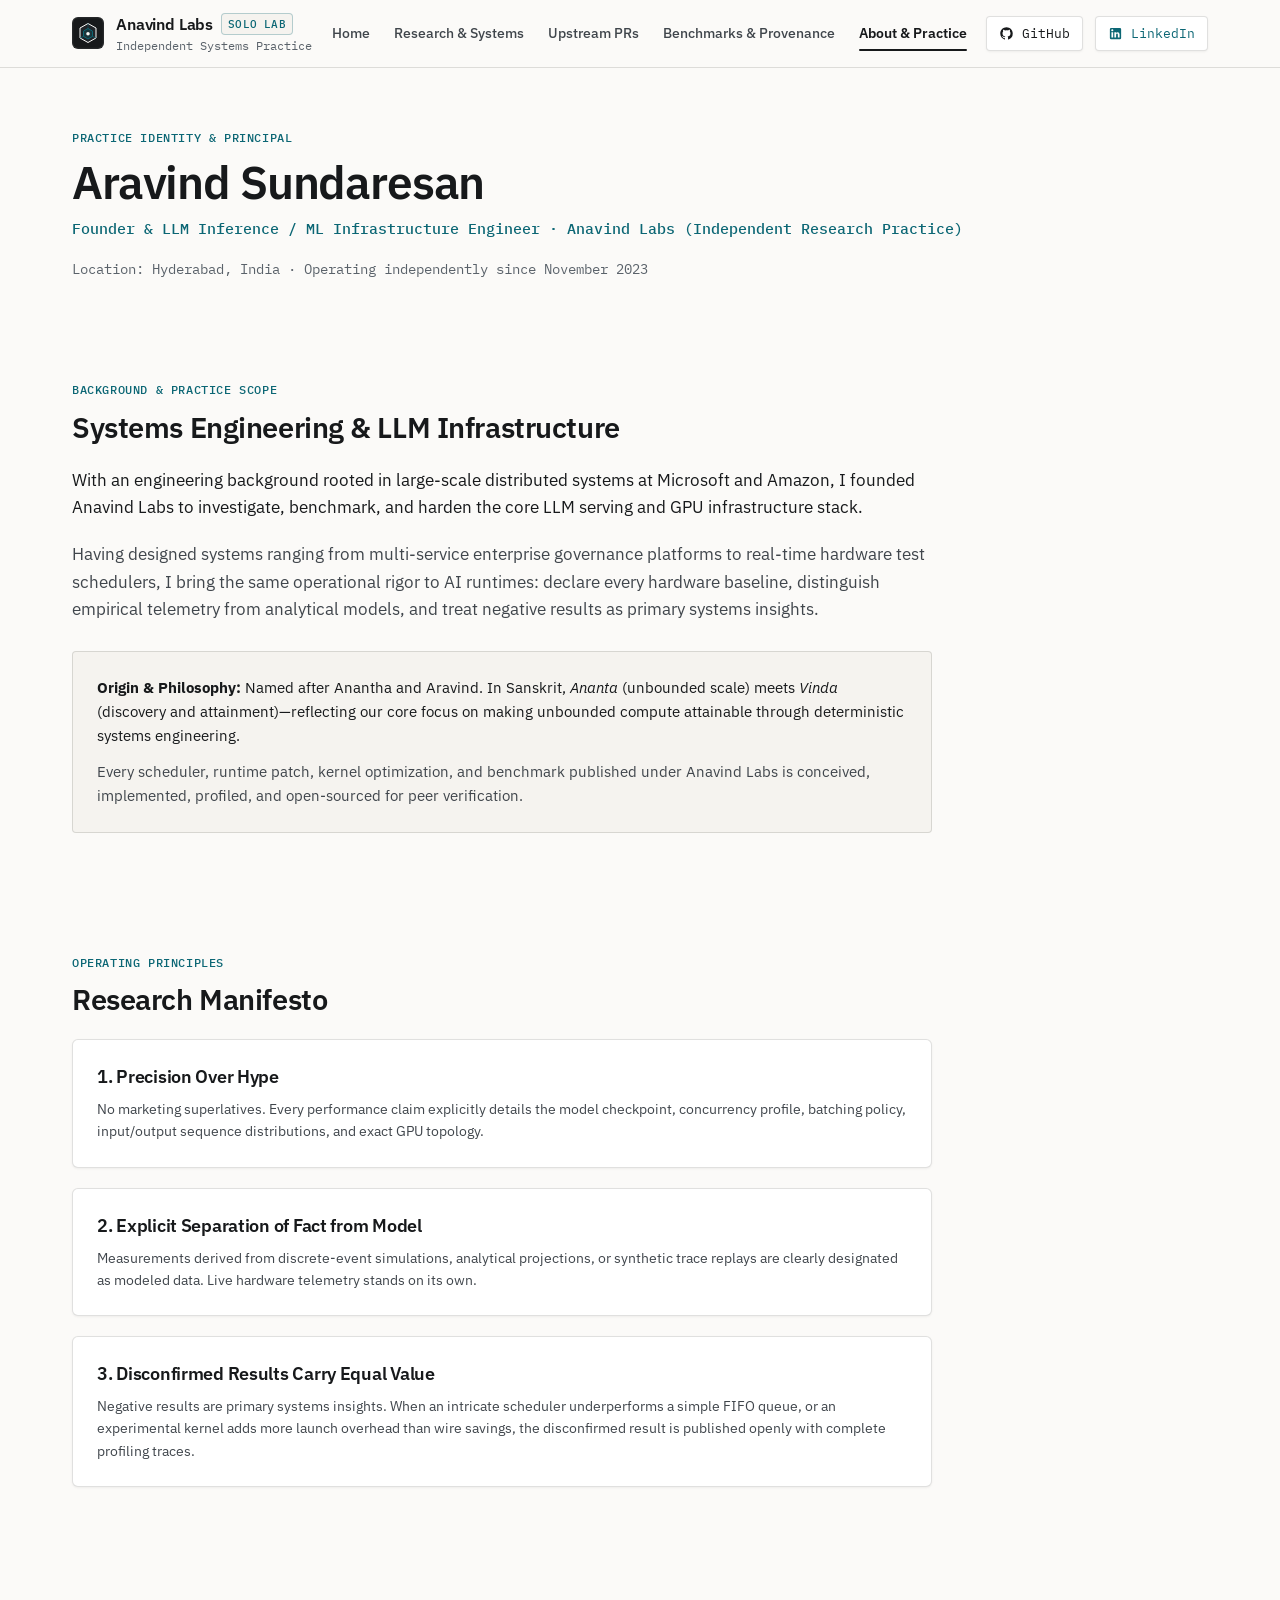
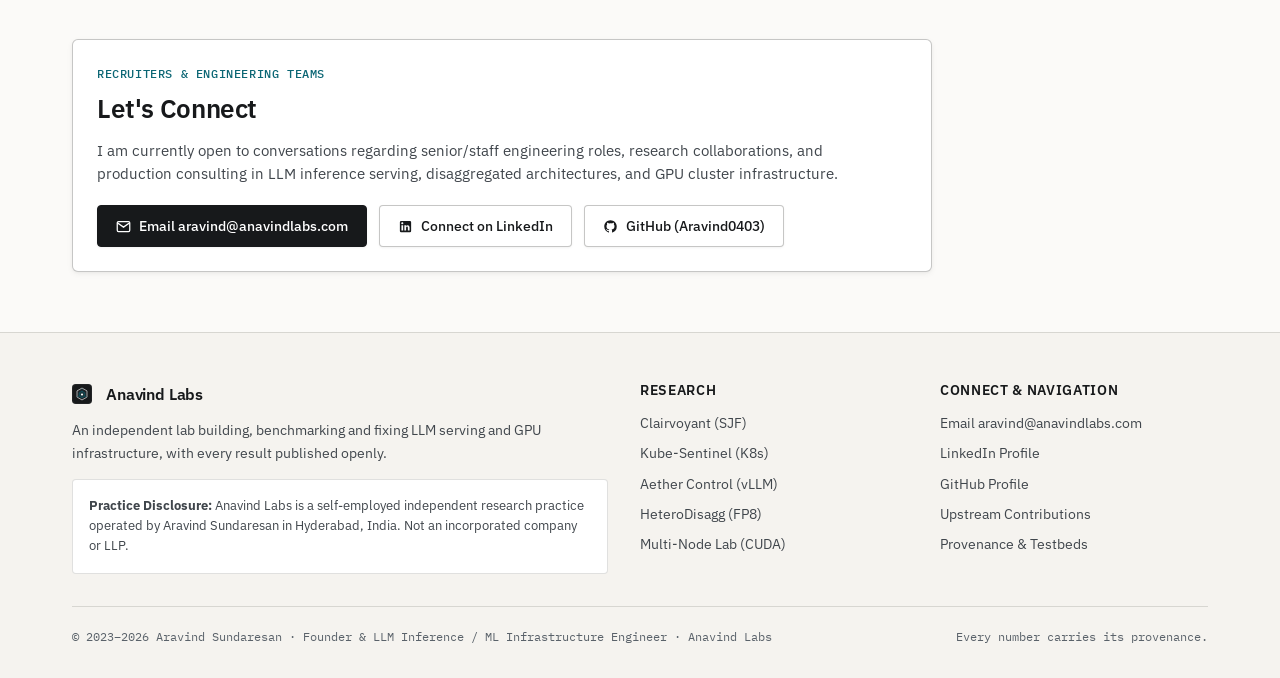
==== commit c19b5a28: "fix(about): remove duplicate top contact buttons, simplify Microsoft/Amazon, remove redundant legal " ====
--- a/about.html
+++ b/about.html
@@ -62,25 +62,9 @@
         <p style="font-family: var(--font-mono); font-size: 15px; color: var(--measured); margin-bottom: 16px; font-weight: 500;">
           Founder &amp; LLM Inference / ML Infrastructure Engineer &middot; Anavind Labs (Independent Research Practice)
         </p>
-        <p style="font-size: 13.5px; color: var(--text-muted); font-family: var(--font-mono); margin-bottom: 24px;">
+        <p style="font-size: 13.5px; color: var(--text-muted); font-family: var(--font-mono); margin-bottom: 0;">
           Location: Hyderabad, India &middot; Operating independently since November 2023
         </p>
-
-        <!-- Recruiter / Collaborator Quick Actions -->
-        <div style="display:flex; flex-wrap:wrap; gap:12px; margin-top:8px;">
-          <a href="mailto:aravind@anavindlabs.com" class="btn-cta-primary">
-            <svg width="15" height="15" viewBox="0 0 24 24" fill="none" stroke="currentColor" stroke-width="2"><path d="M4 4h16c1.1 0 2 .9 2 2v12c0 1.1-.9 2-2 2H4c-1.1 0-2-.9-2-2V6c0-1.1.9-2 2-2z"></path><polyline points="22,6 12,13 2,6"></polyline></svg>
-            Contact via Email (aravind@anavindlabs.com)
-          </a>
-          <a href="https://www.linkedin.com/in/aravind-sundaresan/" target="_blank" rel="noopener noreferrer" class="btn-cta-secondary">
-            <svg width="15" height="15" viewBox="0 0 24 24" fill="currentColor"><path d="M19 3a2 2 0 0 1 2 2v14a2 2 0 0 1-2 2H5a2 2 0 0 1-2-2V5a2 2 0 0 1 2-2h14m-.5 15.5v-5.3a3.26 3.26 0 0 0-3.26-3.26c-.85 0-1.84.52-2.28 1.3v-1.11h-2.79v8.37h2.79v-4.93c0-.77.62-1.4 1.39-1.4a1.4 1.4 0 0 1 1.4 1.4v4.93h2.75M6.88 8.56a1.68 1.68 0 0 0 1.68-1.68c0-.93-.75-1.69-1.68-1.69a1.69 1.69 0 0 0-1.69 1.69c0 .93.76 1.68 1.69 1.68m1.39 9.94v-8.37H5.5v8.37h2.77z"/></svg>
-            LinkedIn Profile
-          </a>
-          <a href="assets/cv-aravind-sundaresan.pdf" target="_blank" rel="noopener noreferrer" class="btn-cta-secondary">
-            <svg width="15" height="15" viewBox="0 0 24 24" fill="none" stroke="currentColor" stroke-width="2"><path d="M21 15v4a2 2 0 0 1-2 2H5a2 2 0 0 1-2-2v-4"></path><polyline points="7 10 12 15 17 10"></polyline><line x1="12" y1="15" x2="12" y2="3"></line></svg>
-            Download CV (PDF)
-          </a>
-        </div>
       </div>
     </section>
 
@@ -92,25 +76,19 @@
           <h2 style="font-size: 1.8rem; margin-bottom: 20px;">Systems Engineering & LLM Infrastructure</h2>
 
           <p class="lead" style="margin-bottom: 20px; line-height: 1.65;">
-            With an engineering background rooted in large-scale distributed systems at Microsoft (Hyderabad) and Amazon (Chennai), I founded Anavind Labs to investigate, benchmark, and harden the core LLM serving and GPU infrastructure stack.
+            With an engineering background rooted in large-scale distributed systems at Microsoft and Amazon, I founded Anavind Labs to investigate, benchmark, and harden the core LLM serving and GPU infrastructure stack.
           </p>
 
           <p class="lead" style="margin-bottom: 28px; line-height: 1.65; color: var(--text-secondary);">
             Having designed systems ranging from multi-service enterprise governance platforms to real-time hardware test schedulers, I bring the same operational rigor to AI runtimes: declare every hardware baseline, distinguish empirical telemetry from analytical models, and treat negative results as primary systems insights.
           </p>
 
-          <div class="metric-box" style="padding: 24px; margin-bottom: 24px;">
+          <div class="metric-box" style="padding: 24px; margin-bottom: 0;">
             <p style="font-size: 14.5px; line-height: 1.65; margin-bottom: 12px; color: var(--text);">
               <strong>Origin &amp; Philosophy:</strong> Named after Anantha and Aravind. In Sanskrit, <em>Ananta</em> (unbounded scale) meets <em>Vinda</em> (discovery and attainment)—reflecting our core focus on making unbounded compute attainable through deterministic systems engineering.
             </p>
             <p style="font-size: 14.5px; line-height: 1.65; margin-bottom: 0; color: var(--text-secondary);">
               Every scheduler, runtime patch, kernel optimization, and benchmark published under Anavind Labs is conceived, implemented, profiled, and open-sourced for peer verification.
-            </p>
-          </div>
-
-          <div class="footer-legal-callout" style="background: var(--surface-1);">
-            <p>
-              <strong>Legal &amp; Operational Disclosure:</strong> Anavind Labs is a self-employed independent research and engineering practice operated by Aravind Sundaresan. It is not an incorporated entity or LLP. All research code, preprints, benchmarks, and configuration artifacts are published openly under permissive open-source licenses.
             </p>
           </div>
         </div>
@@ -173,10 +151,6 @@
               <svg width="15" height="15" viewBox="0 0 24 24" fill="currentColor"><path fill-rule="evenodd" clip-rule="evenodd" d="M12 2C6.484 2 2 6.484 2 12.017c0 4.425 2.865 8.18 6.839 9.504.5.092.682-.217.682-.483 0-.237-.008-.868-.013-1.703-2.782.605-3.369-1.343-3.369-1.343-.454-1.158-1.11-1.466-1.11-1.466-.908-.62.069-.608.069-.608 1.003.07 1.53 1.032 1.53 1.032.892 1.53 2.341 1.088 2.91.832.092-.647.35-1.088.636-1.338-2.22-.253-4.555-1.113-4.555-4.951 0-1.093.39-1.988 1.029-2.688-.103-.253-.446-1.272.098-2.65 0 0 .84-.27 2.75 1.026A9.564 9.564 0 0112 6.844c.85.004 1.705.115 2.504.337 1.909-1.296 2.747-1.027 2.747-1.027.546 1.379.202 2.398.1 2.651.64.7 1.028 1.595 1.028 2.688 0 3.848-2.339 4.695-4.566 4.943.359.309.678.92.678 1.855 0 1.338-.012 2.419-.012 2.747 0 .268.18.58.688.482A10.019 10.019 0 0022 12.017C22 6.484 17.522 2 12 2z"/></svg>
               GitHub (Aravind0403)
             </a>
-            <a href="assets/cv-aravind-sundaresan.pdf" target="_blank" rel="noopener noreferrer" class="btn-cta-secondary">
-              <svg width="15" height="15" viewBox="0 0 24 24" fill="none" stroke="currentColor" stroke-width="2"><path d="M21 15v4a2 2 0 0 1-2 2H5a2 2 0 0 1-2-2v-4"></path><polyline points="7 10 12 15 17 10"></polyline><line x1="12" y1="15" x2="12" y2="3"></line></svg>
-              Download CV (PDF)
-            </a>
           </div>
         </div>
       </div>
@@ -219,7 +193,6 @@
             <li><a href="mailto:aravind@anavindlabs.com">Email aravind@anavindlabs.com</a></li>
             <li><a href="https://www.linkedin.com/in/aravind-sundaresan/" target="_blank" rel="noopener noreferrer">LinkedIn Profile</a></li>
             <li><a href="https://github.com/Aravind0403" target="_blank" rel="noopener noreferrer">GitHub Profile</a></li>
-            <li><a href="assets/cv-aravind-sundaresan.pdf" target="_blank" rel="noopener noreferrer">Download CV (PDF)</a></li>
             <li><a href="upstream.html">Upstream Contributions</a></li>
             <li><a href="benchmarks.html">Provenance &amp; Testbeds</a></li>
           </ul>
